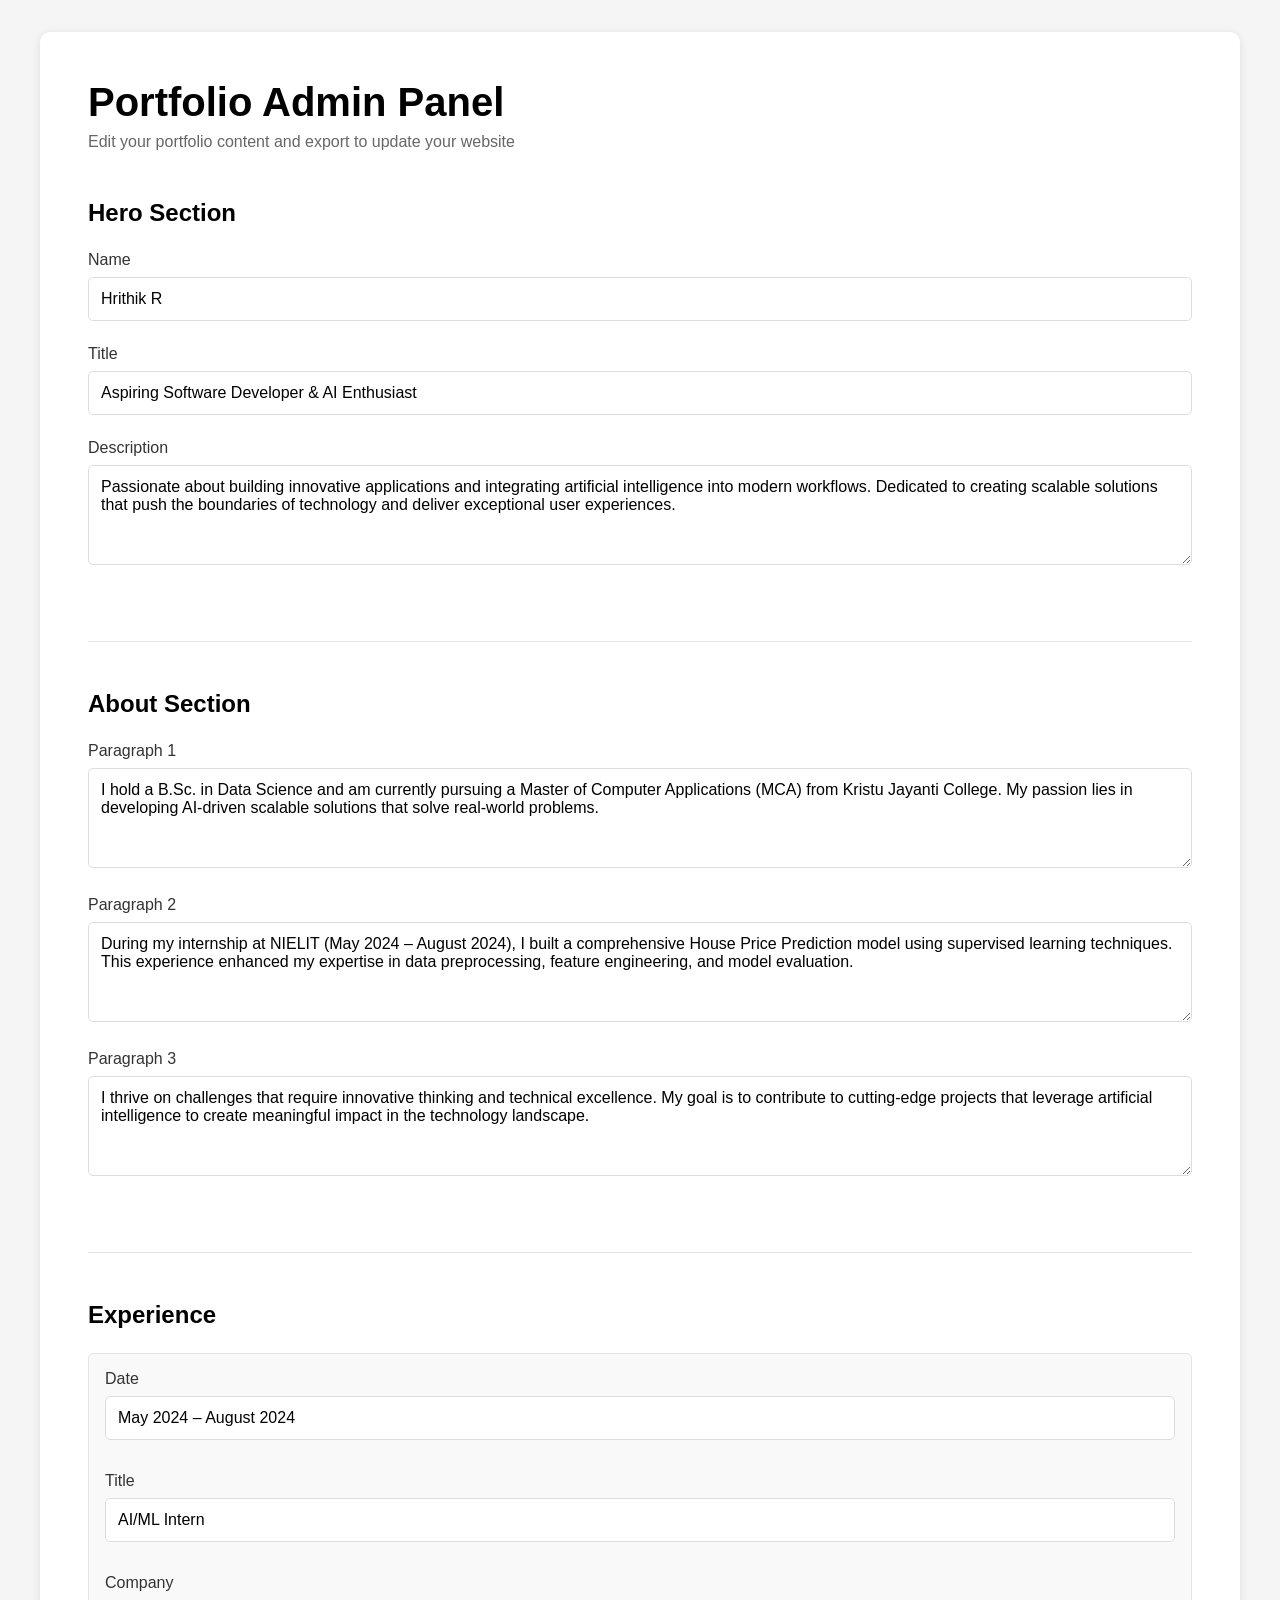
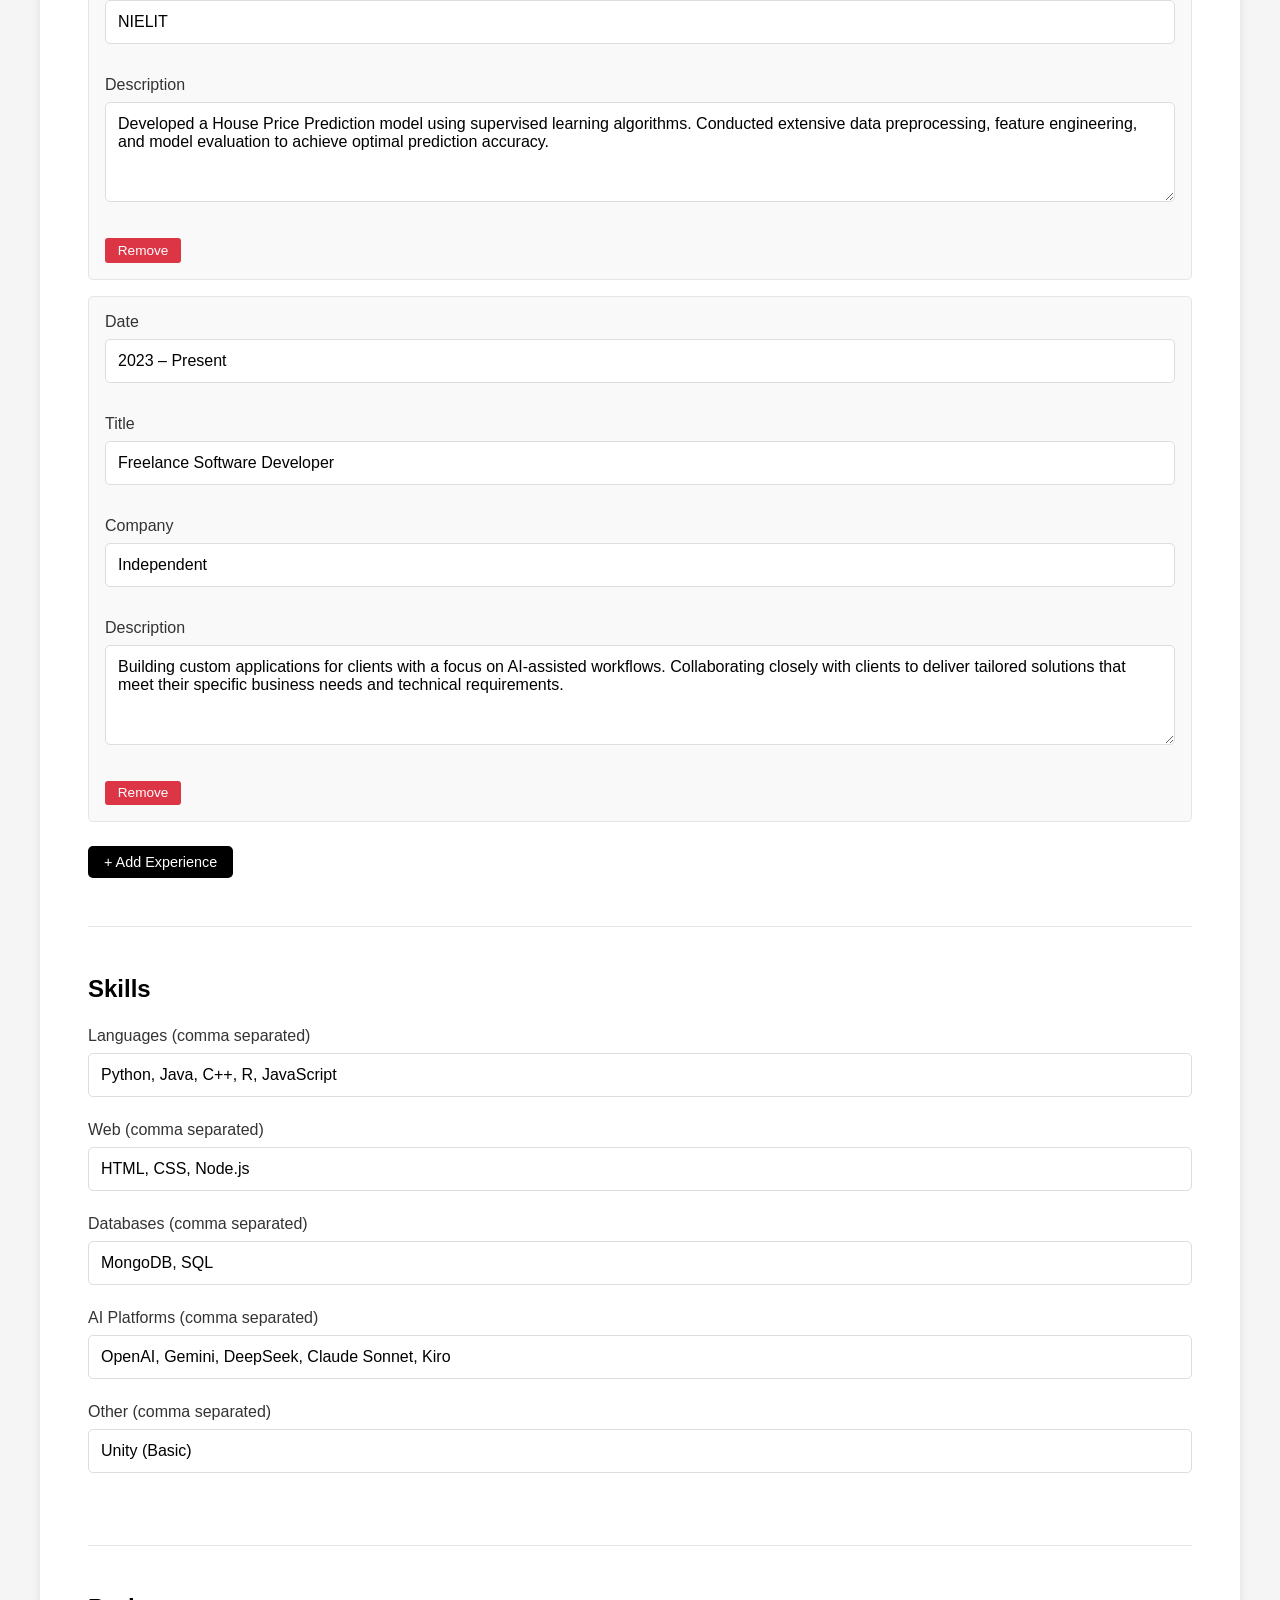
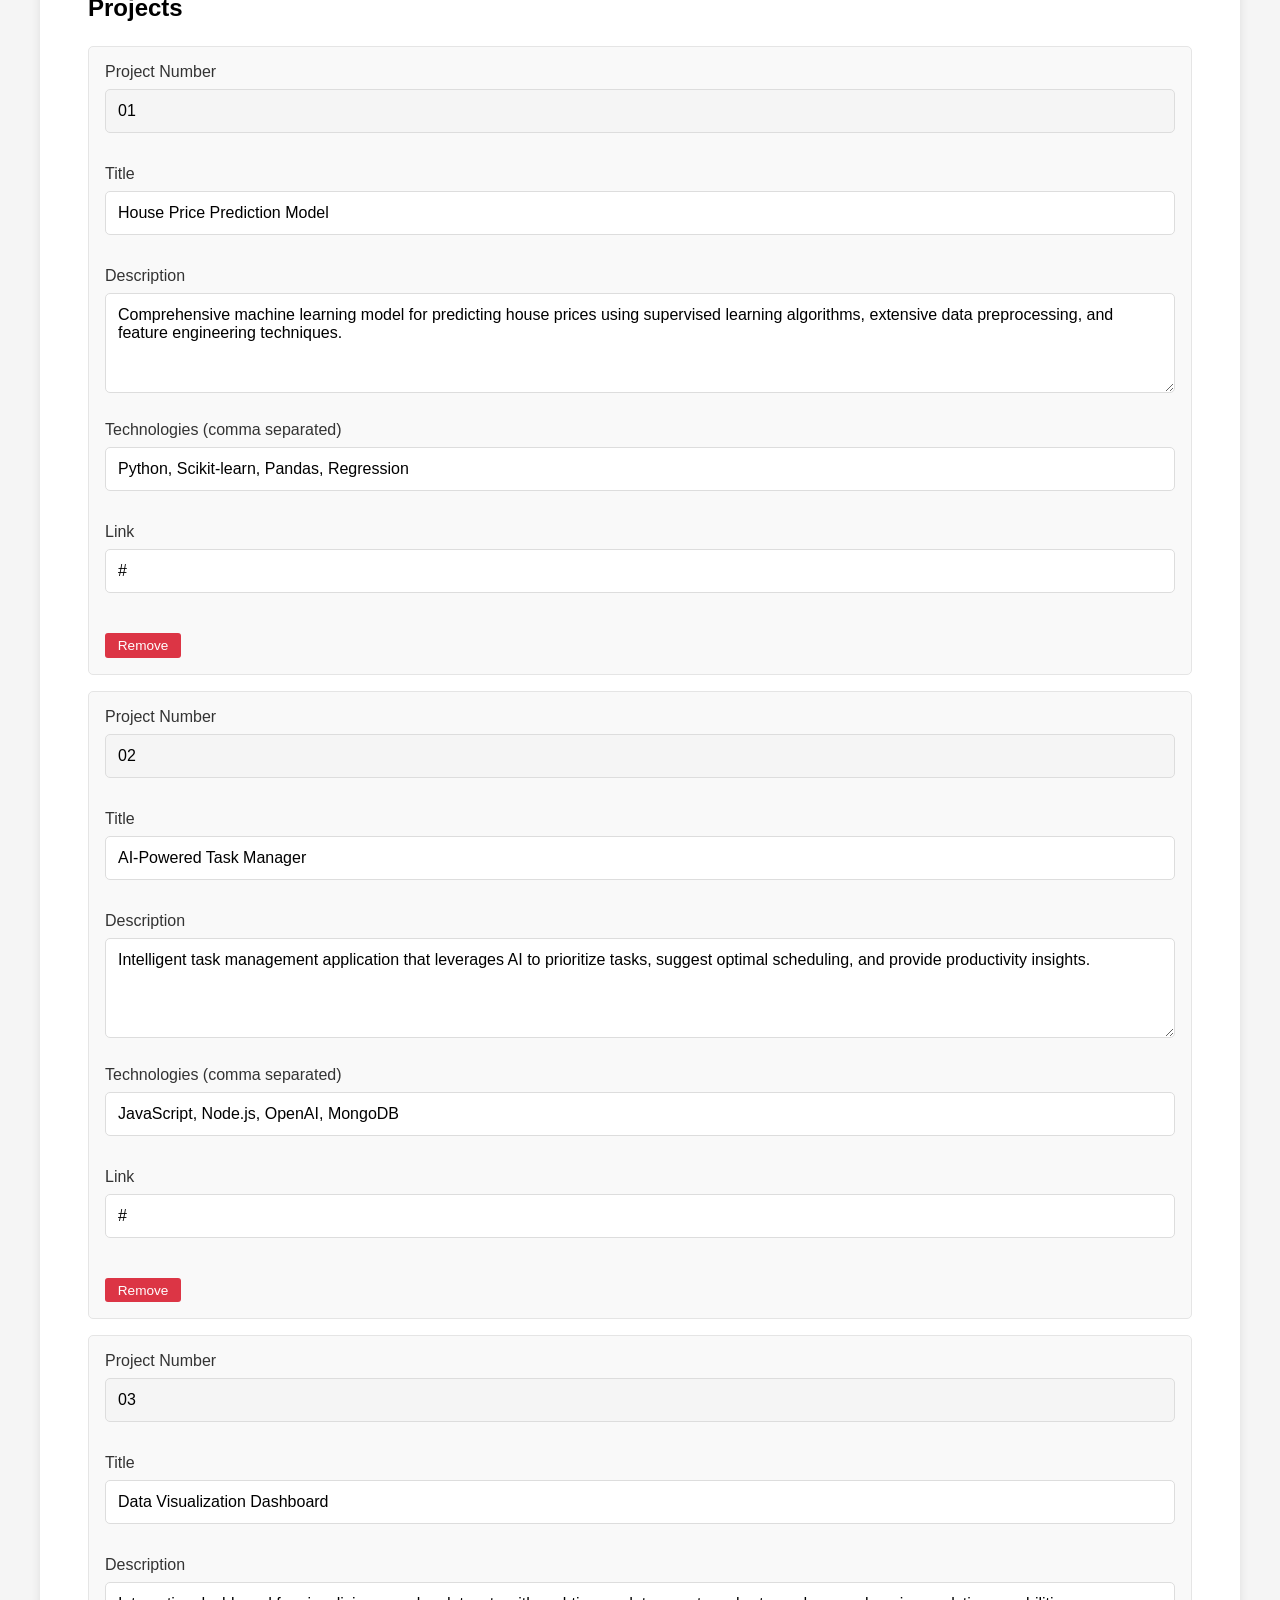
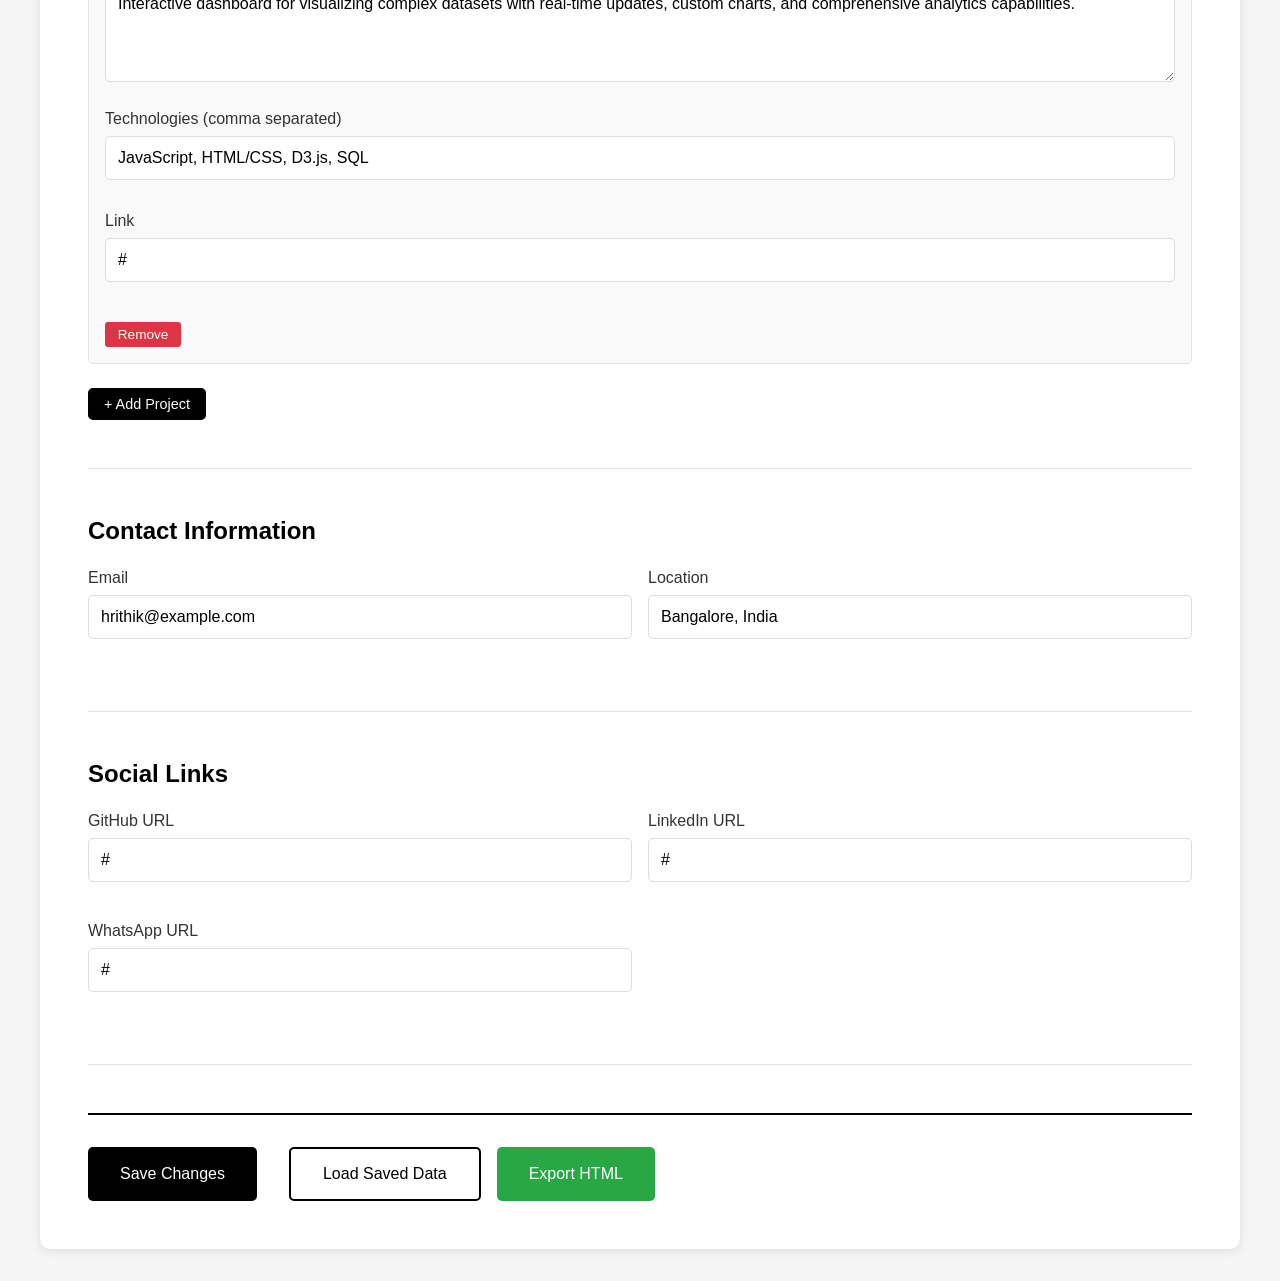
==== admin.html @ 1a7e651c "Added admin panel and updated social links to WhatsApp" ====
<!DOCTYPE html>
<html lang="en">
<head>
    <meta charset="UTF-8">
    <meta name="viewport" content="width=device-width, initial-scale=1.0">
    <title>Portfolio Admin Panel</title>
    <style>
        * {
            margin: 0;
            padding: 0;
            box-sizing: border-box;
        }

        body {
            font-family: -apple-system, BlinkMacSystemFont, 'Segoe UI', Roboto, sans-serif;
            background: #f5f5f5;
            padding: 2rem;
        }

        .container {
            max-width: 1200px;
            margin: 0 auto;
            background: white;
            padding: 3rem;
            border-radius: 10px;
            box-shadow: 0 2px 10px rgba(0,0,0,0.1);
        }

        h1 {
            font-size: 2.5rem;
            margin-bottom: 0.5rem;
        }

        .subtitle {
            color: #666;
            margin-bottom: 3rem;
        }

        .section {
            margin-bottom: 3rem;
            padding-bottom: 3rem;
            border-bottom: 1px solid #e5e5e5;
        }

        .section:last-child {
            border-bottom: none;
        }

        h2 {
            font-size: 1.5rem;
            margin-bottom: 1.5rem;
            color: #000;
        }

        .form-group {
            margin-bottom: 1.5rem;
        }

        label {
            display: block;
            font-weight: 500;
            margin-bottom: 0.5rem;
            color: #333;
        }

        input[type="text"],
        input[type="email"],
        textarea {
            width: 100%;
            padding: 0.75rem;
            border: 1px solid #ddd;
            border-radius: 5px;
            font-size: 1rem;
            font-family: inherit;
        }

        textarea {
            min-height: 100px;
            resize: vertical;
        }

        .btn {
            padding: 1rem 2rem;
            font-size: 1rem;
            font-weight: 500;
            border: none;
            border-radius: 5px;
            cursor: pointer;
            transition: all 0.3s ease;
        }

        .btn-primary {
            background: #000;
            color: #fff;
            margin-right: 1rem;
        }

        .btn-primary:hover {
            background: #333;
        }

        .btn-secondary {
            background: #fff;
            color: #000;
            border: 2px solid #000;
        }

        .btn-secondary:hover {
            background: #f5f5f5;
        }

        .btn-success {
            background: #28a745;
            color: #fff;
        }

        .btn-success:hover {
            background: #218838;
        }

        .actions {
            display: flex;
            gap: 1rem;
            margin-top: 3rem;
            padding-top: 2rem;
            border-top: 2px solid #000;
        }

        .list-item {
            background: #f9f9f9;
            padding: 1rem;
            margin-bottom: 1rem;
            border-radius: 5px;
            border: 1px solid #e5e5e5;
        }

        .list-item input {
            margin-bottom: 0.5rem;
        }

        .add-btn {
            background: #000;
            color: #fff;
            padding: 0.5rem 1rem;
            border: none;
            border-radius: 5px;
            cursor: pointer;
            font-size: 0.9rem;
            margin-top: 0.5rem;
        }

        .add-btn:hover {
            background: #333;
        }

        .remove-btn {
            background: #dc3545;
            color: #fff;
            padding: 0.3rem 0.8rem;
            border: none;
            border-radius: 3px;
            cursor: pointer;
            font-size: 0.85rem;
            margin-top: 0.5rem;
        }

        .remove-btn:hover {
            background: #c82333;
        }

        .success-message {
            background: #d4edda;
            color: #155724;
            padding: 1rem;
            border-radius: 5px;
            margin-bottom: 2rem;
            display: none;
        }

        .grid-2 {
            display: grid;
            grid-template-columns: 1fr 1fr;
            gap: 1rem;
        }

        @media (max-width: 768px) {
            .grid-2 {
                grid-template-columns: 1fr;
            }
        }
    </style>
</head>
<body>
    <div class="container">
        <h1>Portfolio Admin Panel</h1>
        <p class="subtitle">Edit your portfolio content and export to update your website</p>

        <div class="success-message" id="successMessage">
            Changes saved successfully!
        </div>

        <div class="section">
            <h2>Hero Section</h2>
            <div class="form-group">
                <label>Name</label>
                <input type="text" id="name" placeholder="Hrithik R">
            </div>
            <div class="form-group">
                <label>Title</label>
                <input type="text" id="title" placeholder="Aspiring Software Developer & AI Enthusiast">
            </div>
            <div class="form-group">
                <label>Description</label>
                <textarea id="description" placeholder="Your intro paragraph..."></textarea>
            </div>
        </div>

        <div class="section">
            <h2>About Section</h2>
            <div class="form-group">
                <label>Paragraph 1</label>
                <textarea id="about1"></textarea>
            </div>
            <div class="form-group">
                <label>Paragraph 2</label>
                <textarea id="about2"></textarea>
            </div>
            <div class="form-group">
                <label>Paragraph 3</label>
                <textarea id="about3"></textarea>
            </div>
        </div>

        <div class="section">
            <h2>Experience</h2>
            <div id="experienceList"></div>
            <button class="add-btn" onclick="addExperience()">+ Add Experience</button>
        </div>

        <div class="section">
            <h2>Skills</h2>
            <div class="form-group">
                <label>Languages (comma separated)</label>
                <input type="text" id="skillsLanguages" placeholder="Python, Java, C++">
            </div>
            <div class="form-group">
                <label>Web (comma separated)</label>
                <input type="text" id="skillsWeb" placeholder="HTML, CSS, Node.js">
            </div>
            <div class="form-group">
                <label>Databases (comma separated)</label>
                <input type="text" id="skillsDatabases" placeholder="MongoDB, SQL">
            </div>
            <div class="form-group">
                <label>AI Platforms (comma separated)</label>
                <input type="text" id="skillsAI" placeholder="OpenAI, Gemini">
            </div>
            <div class="form-group">
                <label>Other (comma separated)</label>
                <input type="text" id="skillsOther" placeholder="Unity (Basic)">
            </div>
        </div>

        <div class="section">
            <h2>Projects</h2>
            <div id="projectsList"></div>
            <button class="add-btn" onclick="addProject()">+ Add Project</button>
        </div>

        <div class="section">
            <h2>Contact Information</h2>
            <div class="grid-2">
                <div class="form-group">
                    <label>Email</label>
                    <input type="email" id="email" placeholder="your@email.com">
                </div>
                <div class="form-group">
                    <label>Location</label>
                    <input type="text" id="location" placeholder="Bangalore, India">
                </div>
            </div>
        </div>

        <div class="section">
            <h2>Social Links</h2>
            <div class="grid-2">
                <div class="form-group">
                    <label>GitHub URL</label>
                    <input type="text" id="github" placeholder="https://github.com/username">
                </div>
                <div class="form-group">
                    <label>LinkedIn URL</label>
                    <input type="text" id="linkedin" placeholder="https://linkedin.com/in/username">
                </div>
                <div class="form-group">
                    <label>WhatsApp URL</label>
                    <input type="text" id="whatsapp" placeholder="https://wa.me/...">
                </div>
            </div>
        </div>

        <div class="actions">
            <button class="btn btn-primary" onclick="saveData()">Save Changes</button>
            <button class="btn btn-secondary" onclick="loadData()">Load Saved Data</button>
            <button class="btn btn-success" onclick="exportHTML()">Export HTML</button>
        </div>
    </div>

    <script src="admin.js"></script>
</body>
</html>
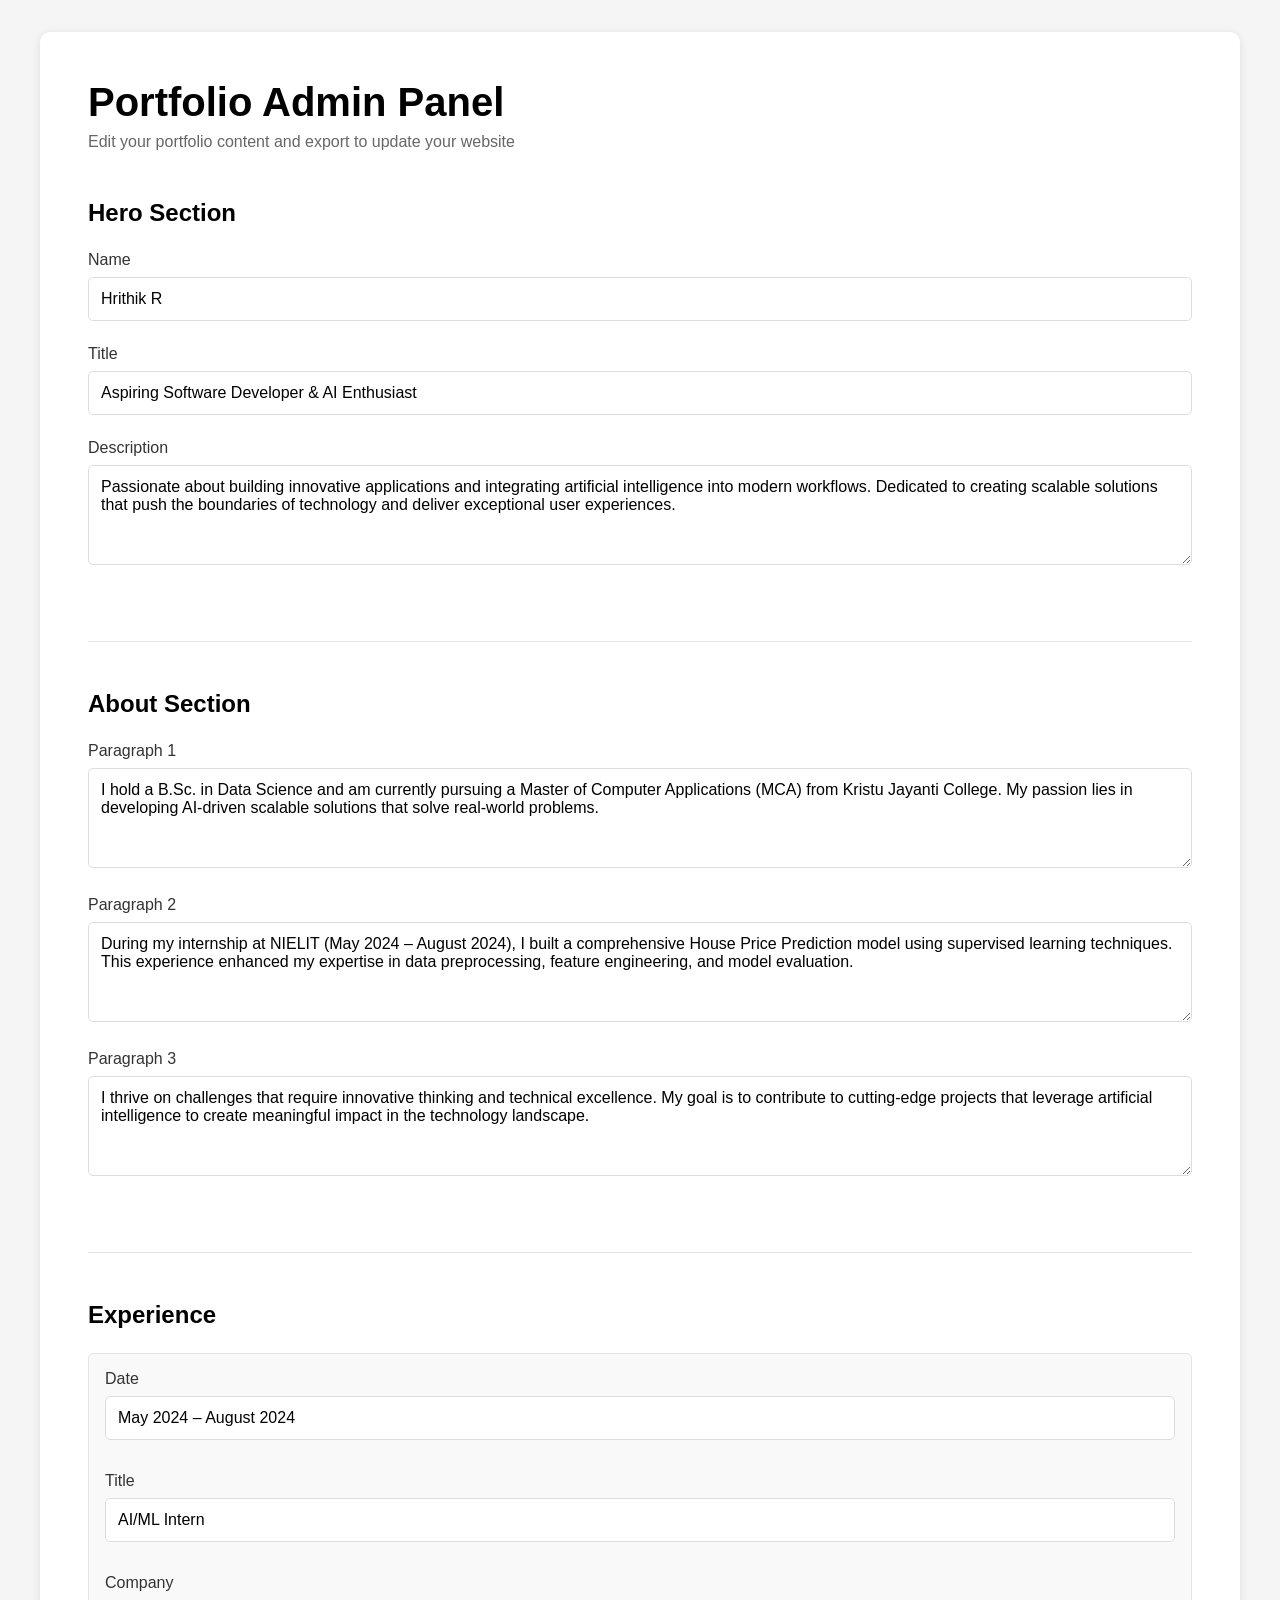
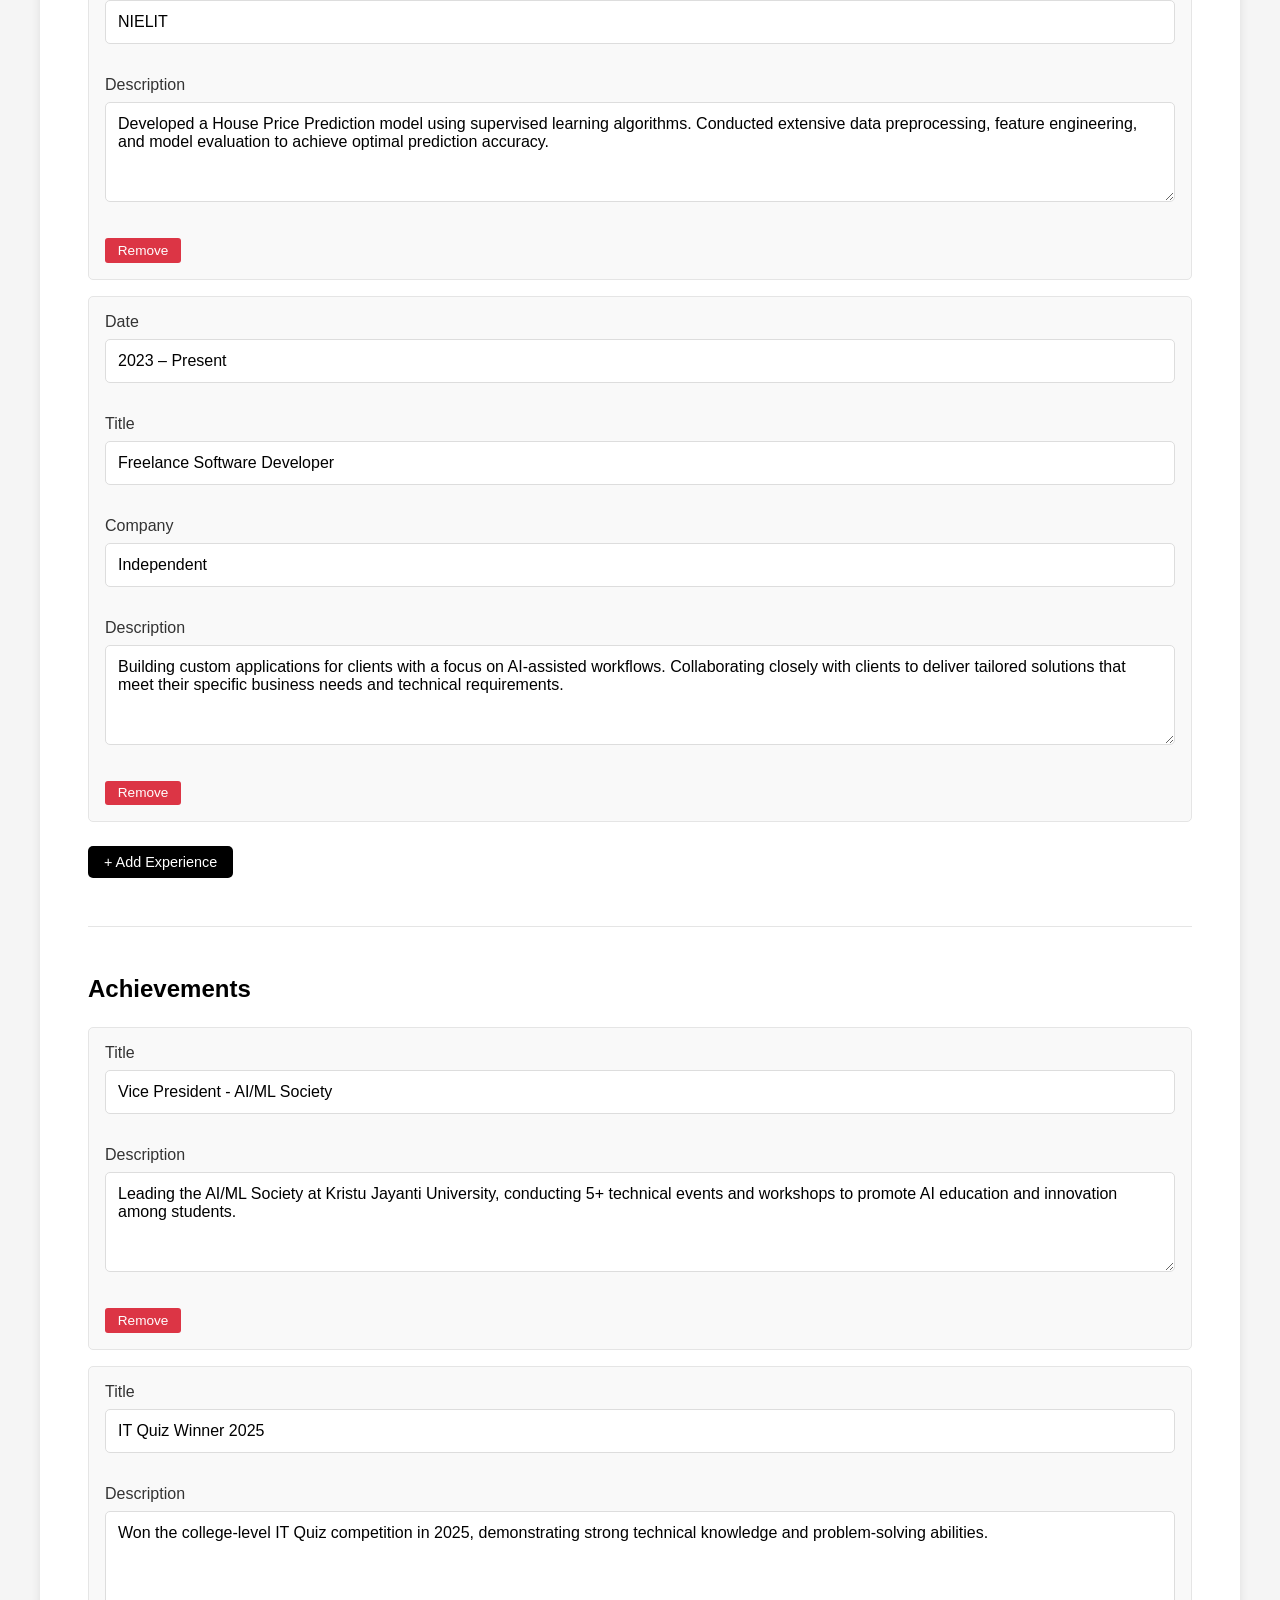
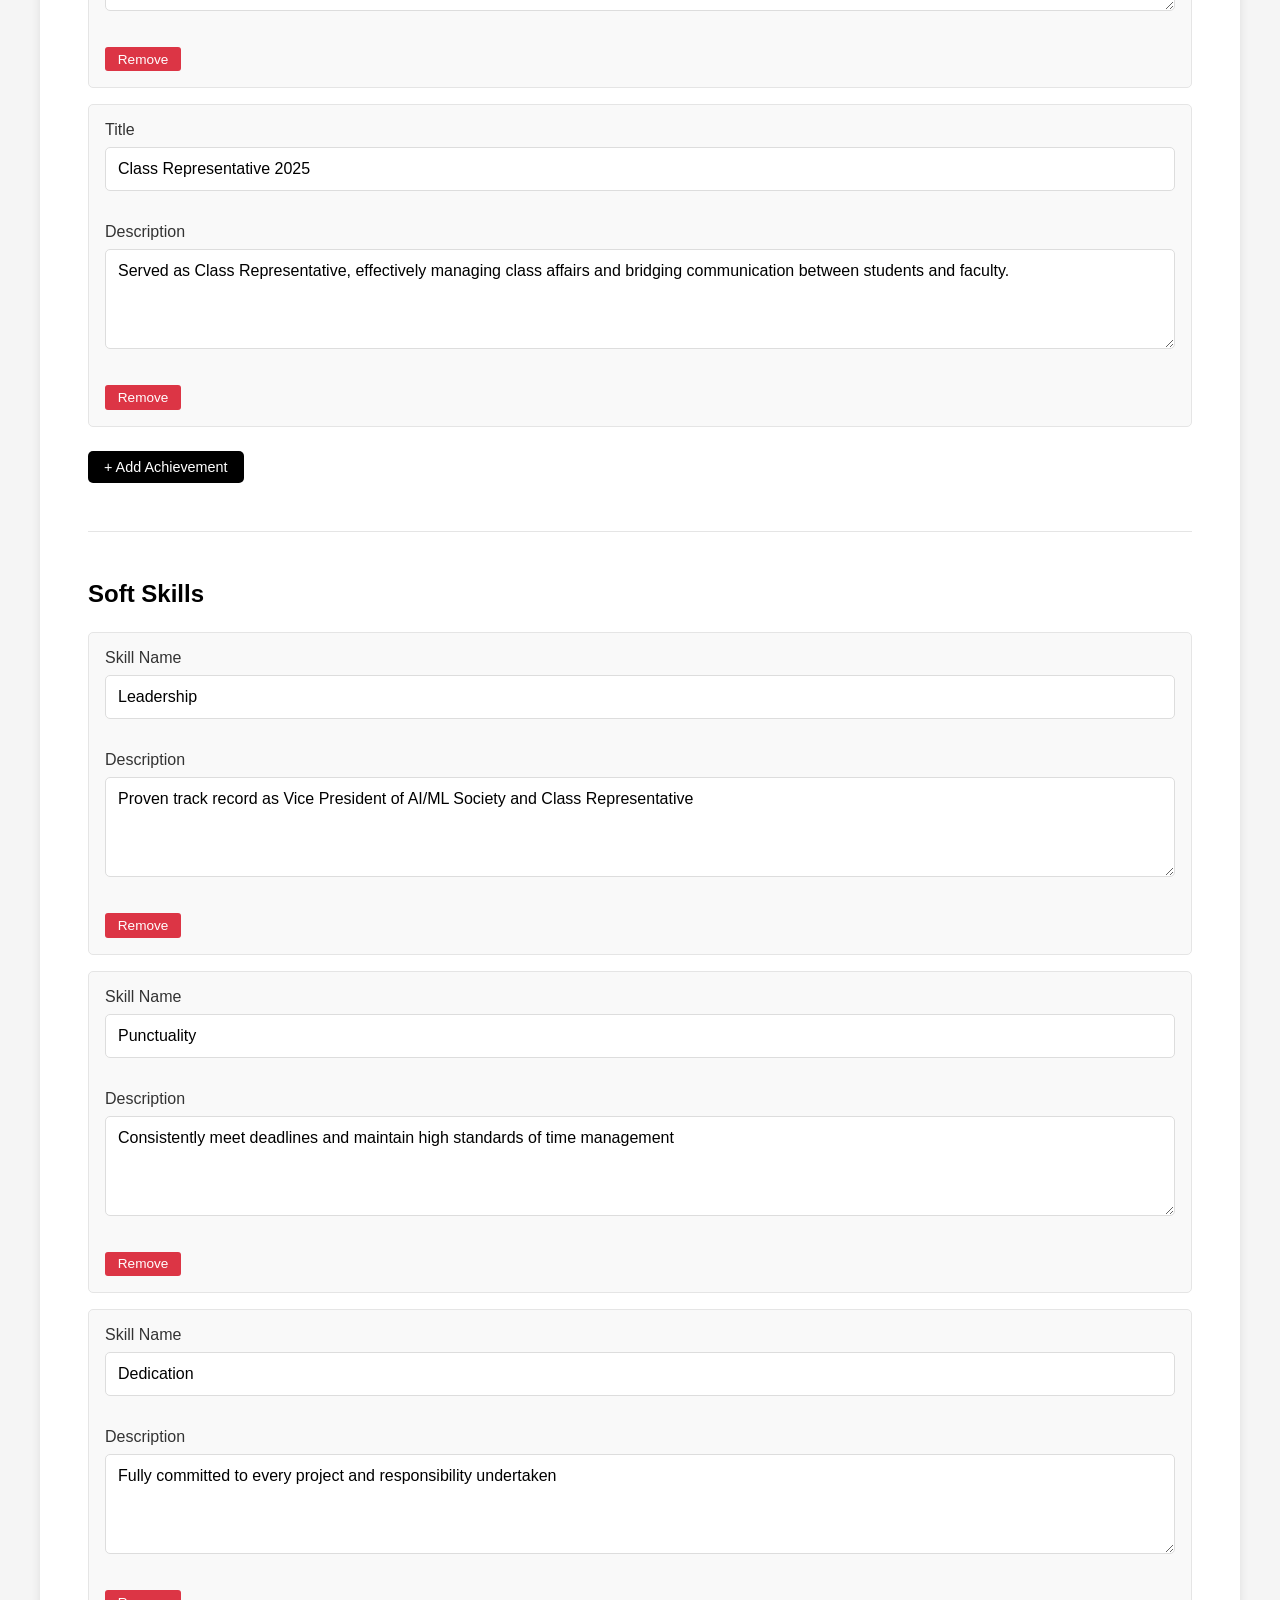
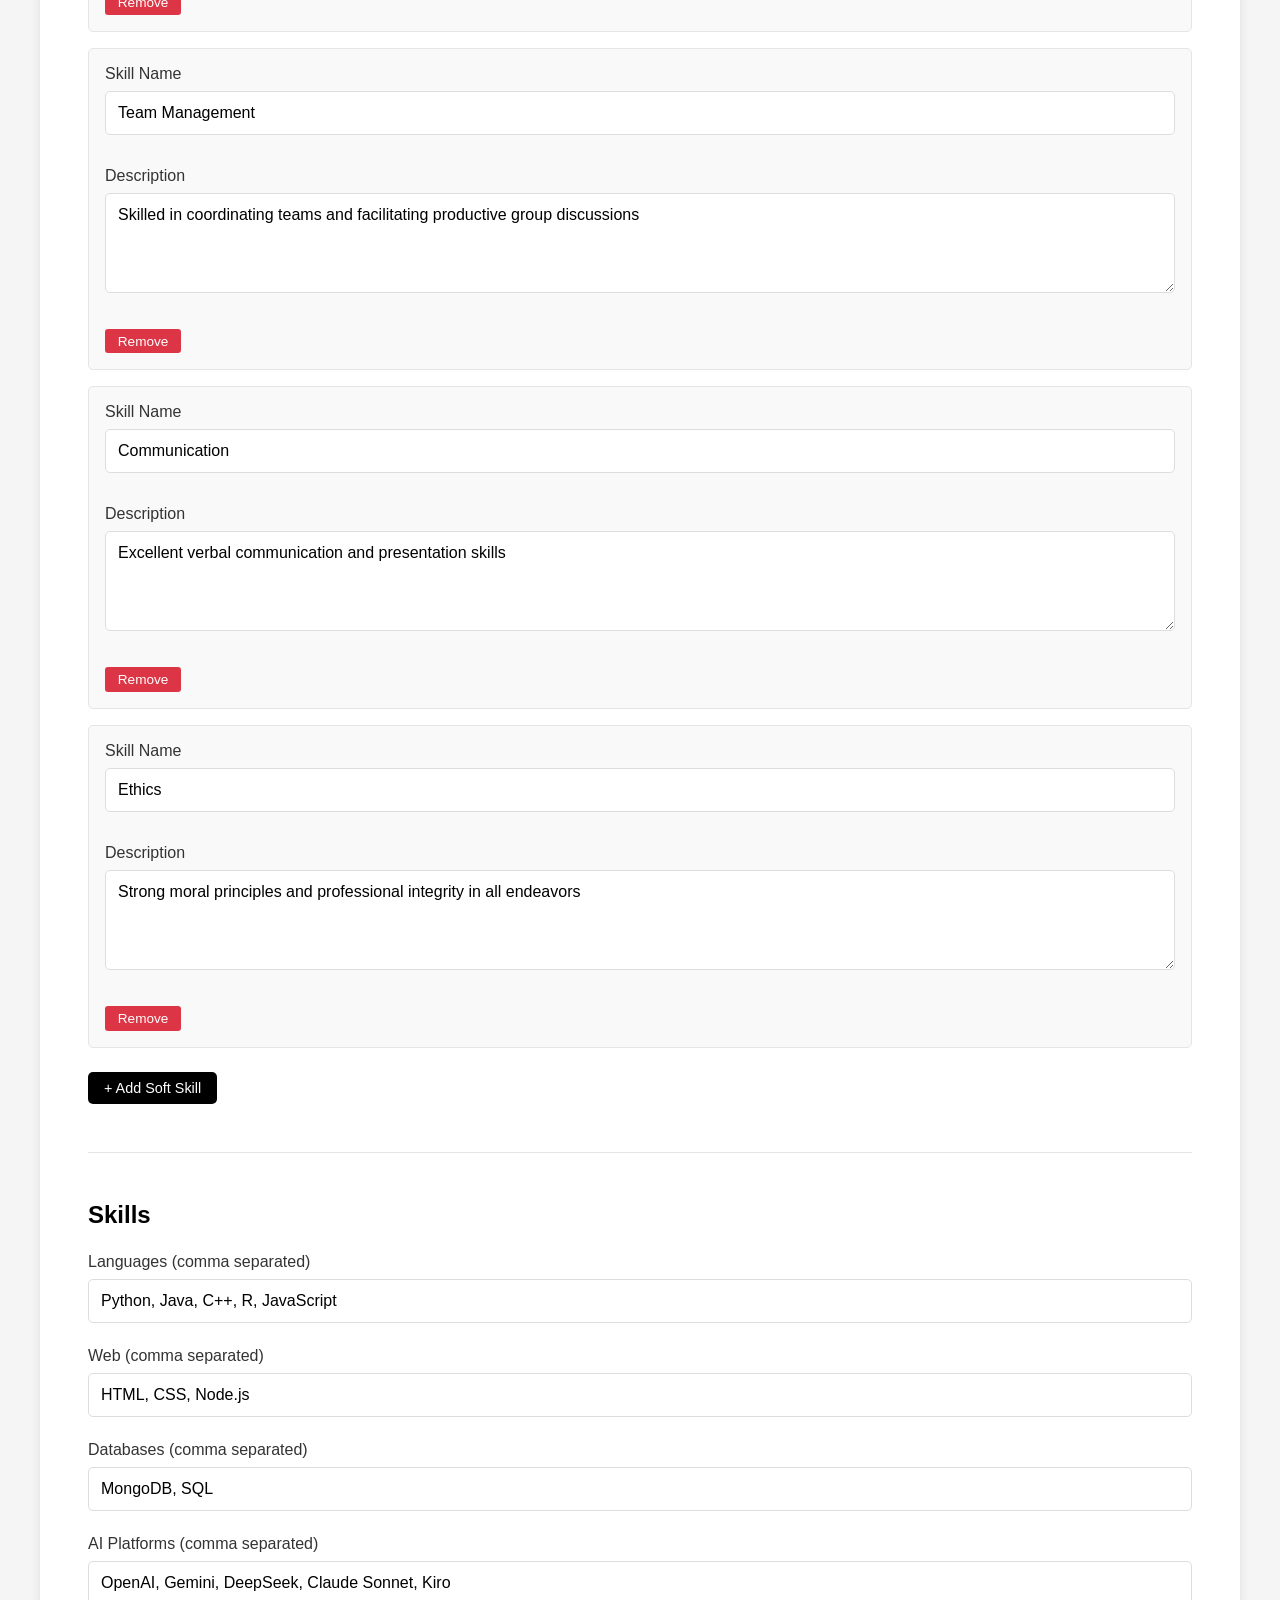
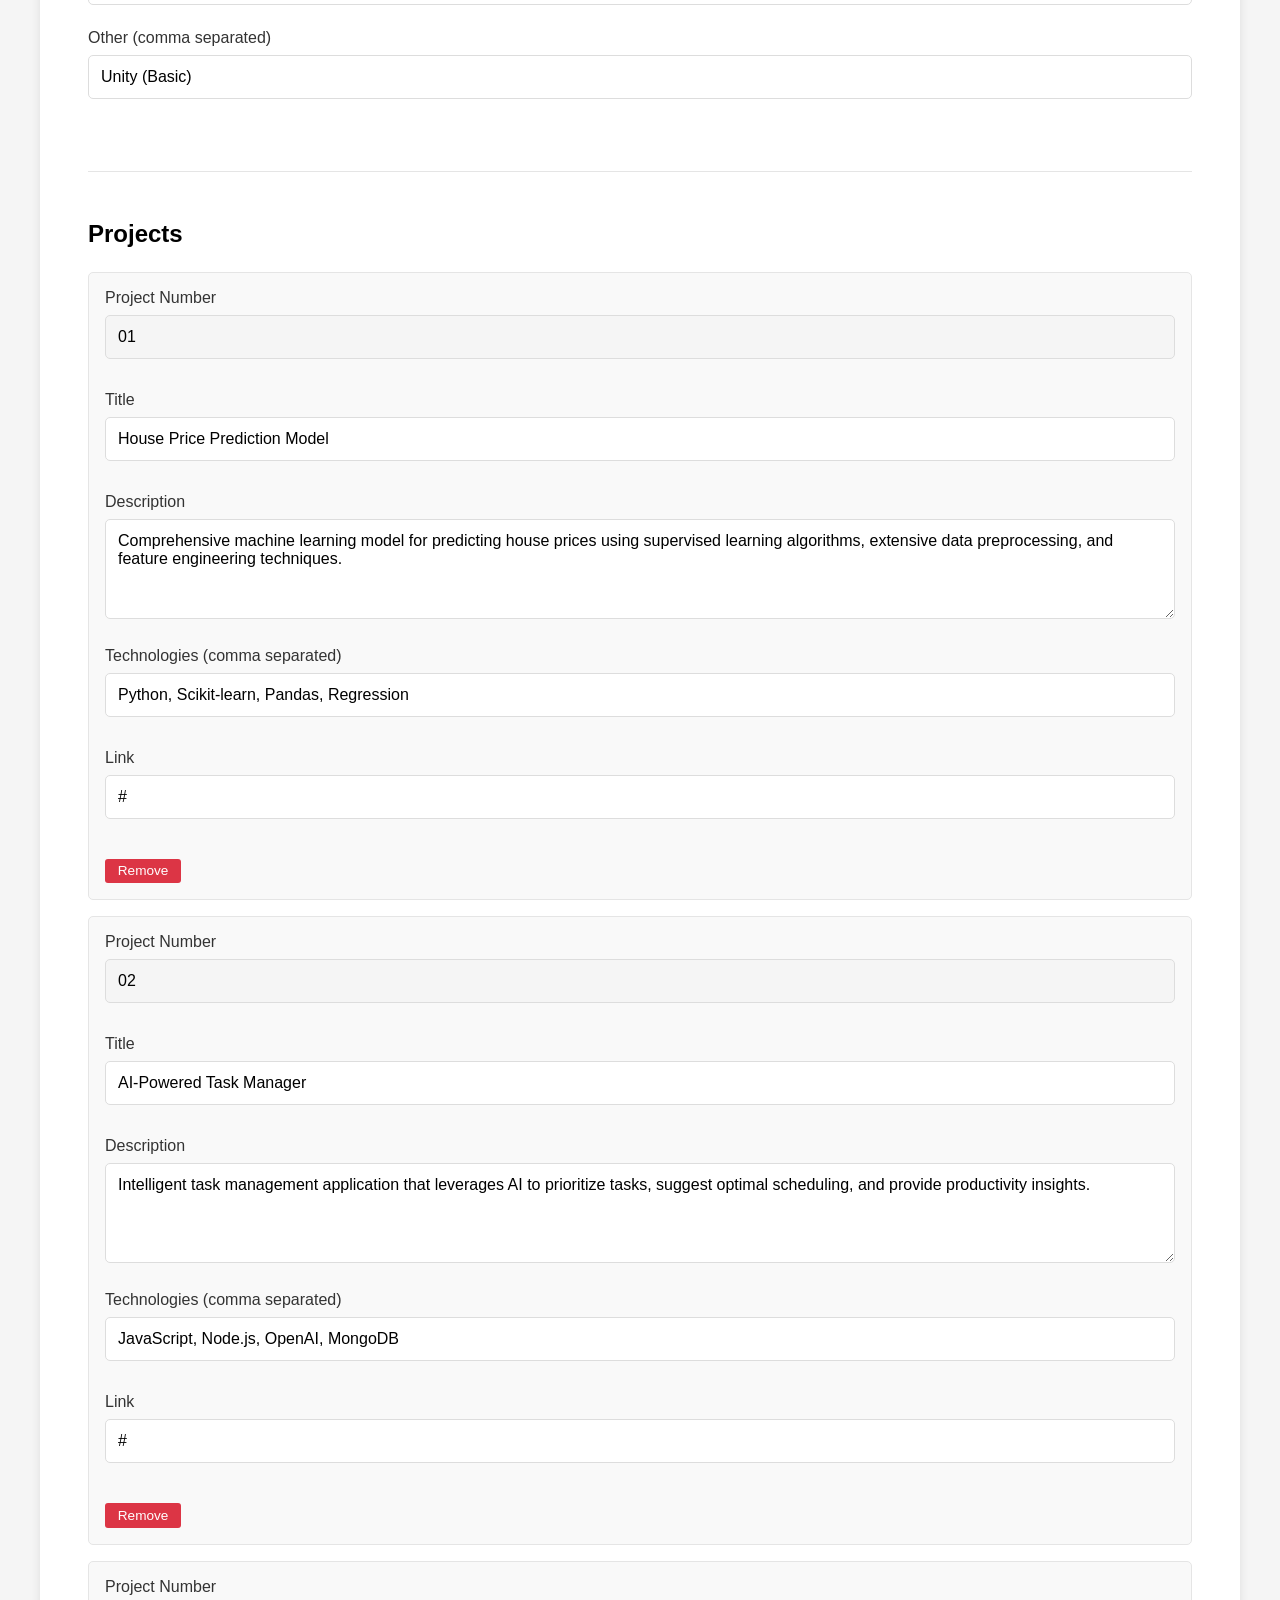
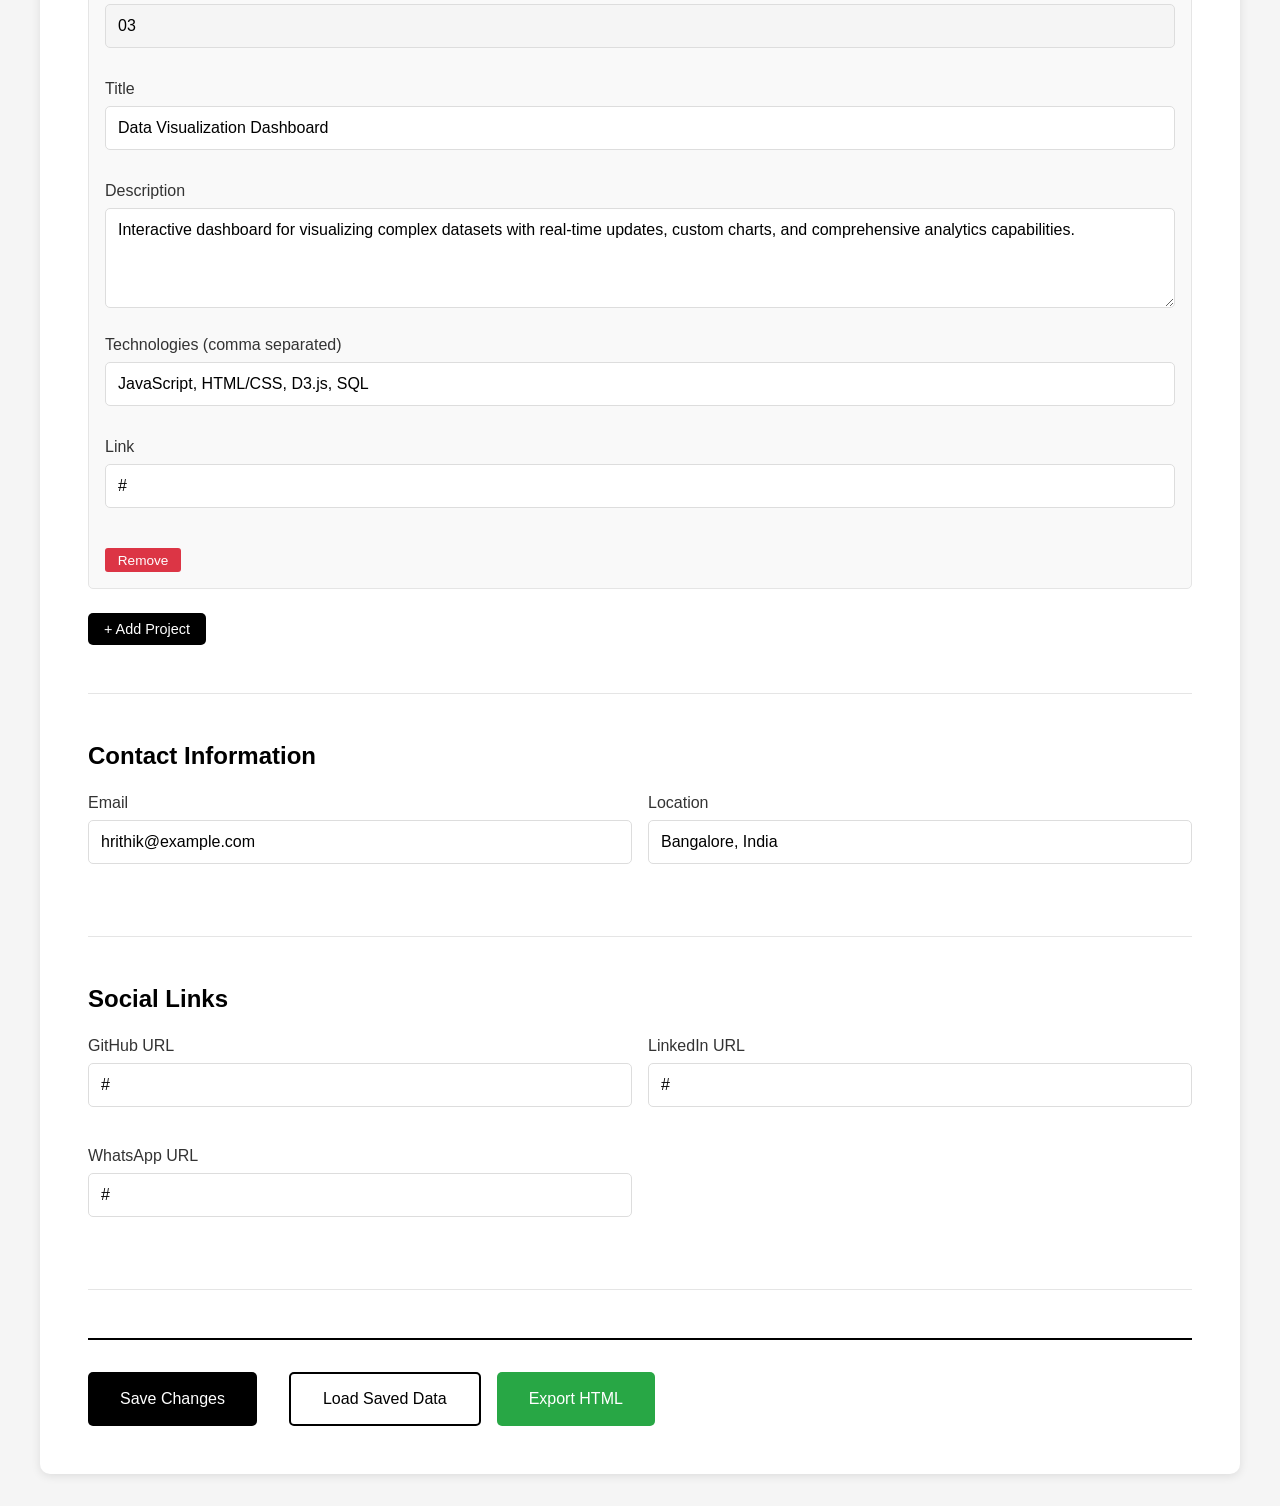
==== commit 439afc98: "Fixed cursor visibility and made it more unique" ====
--- a/admin.html
+++ b/admin.html
@@ -238,6 +238,18 @@
         </div>
 
         <div class="section">
+            <h2>Achievements</h2>
+            <div id="achievementsList"></div>
+            <button class="add-btn" onclick="addAchievement()">+ Add Achievement</button>
+        </div>
+
+        <div class="section">
+            <h2>Soft Skills</h2>
+            <div id="softSkillsList"></div>
+            <button class="add-btn" onclick="addSoftSkill()">+ Add Soft Skill</button>
+        </div>
+
+        <div class="section">
             <h2>Skills</h2>
             <div class="form-group">
                 <label>Languages (comma separated)</label>
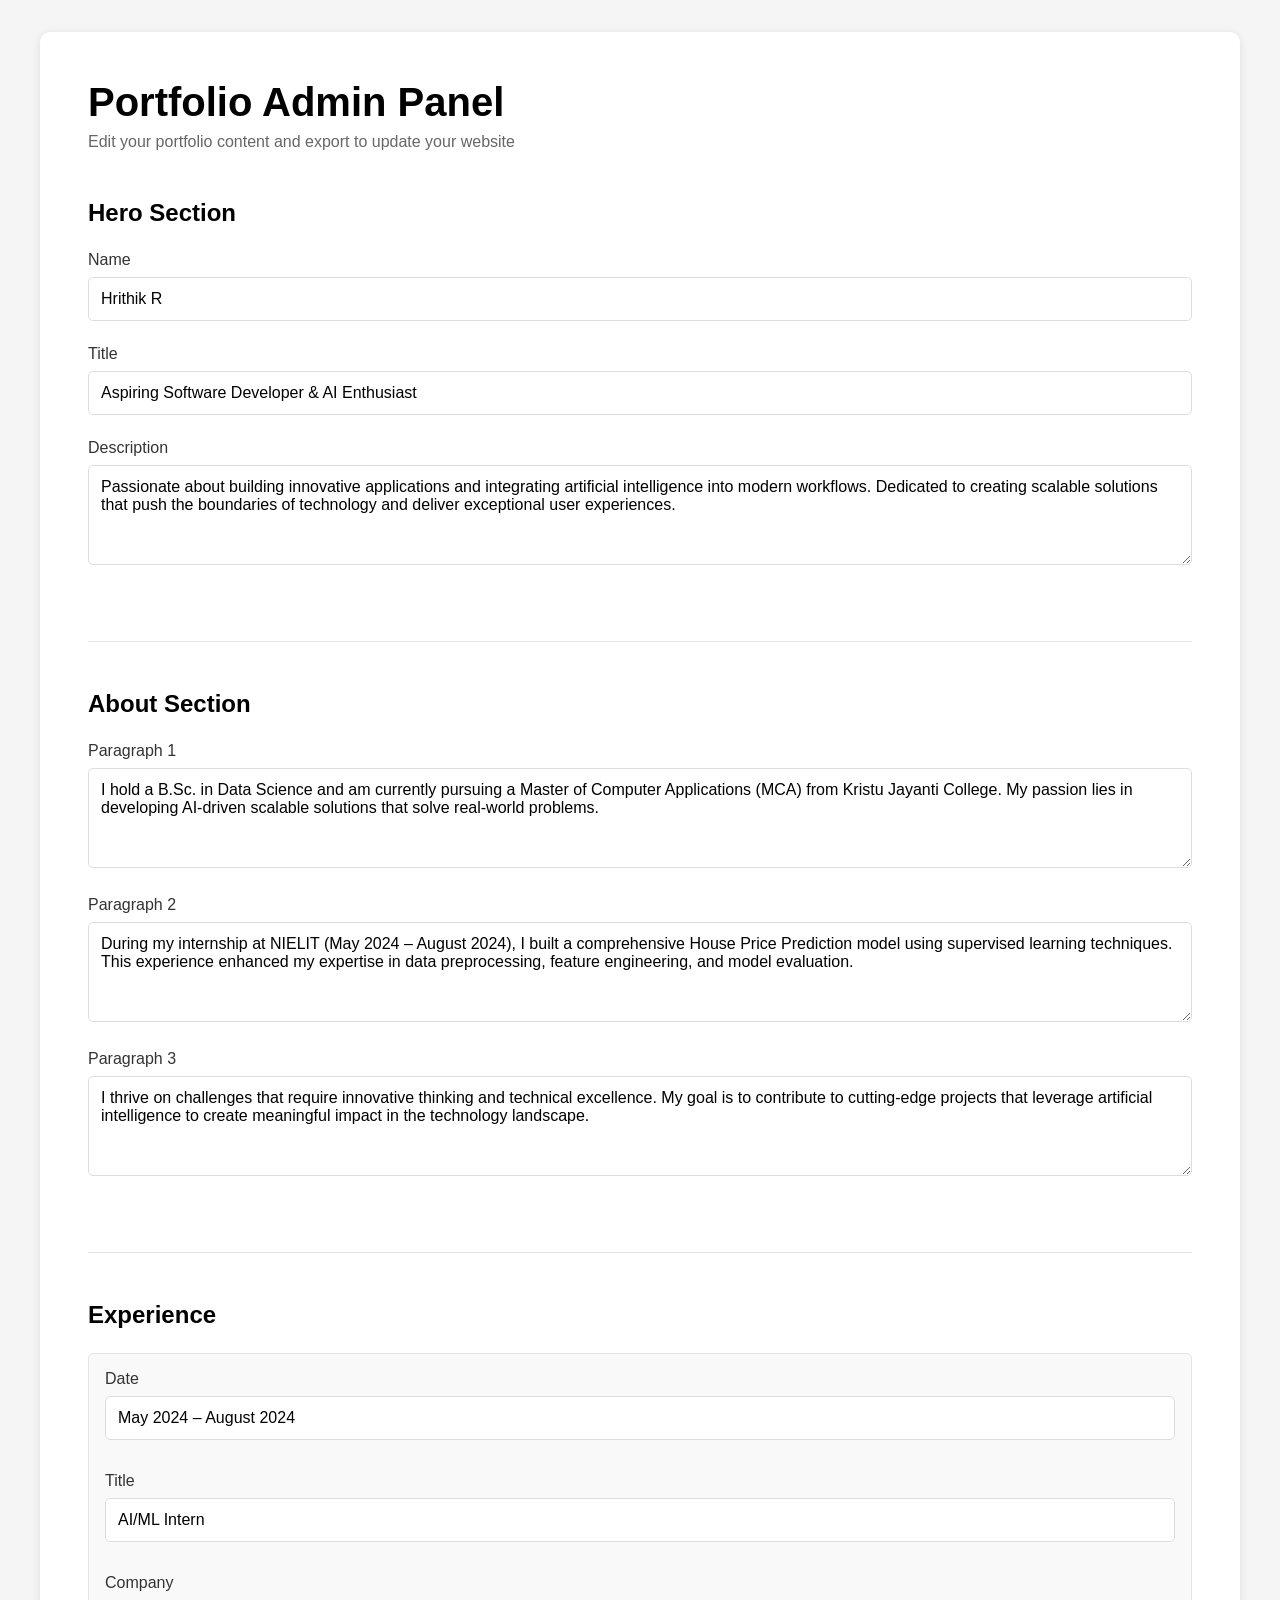
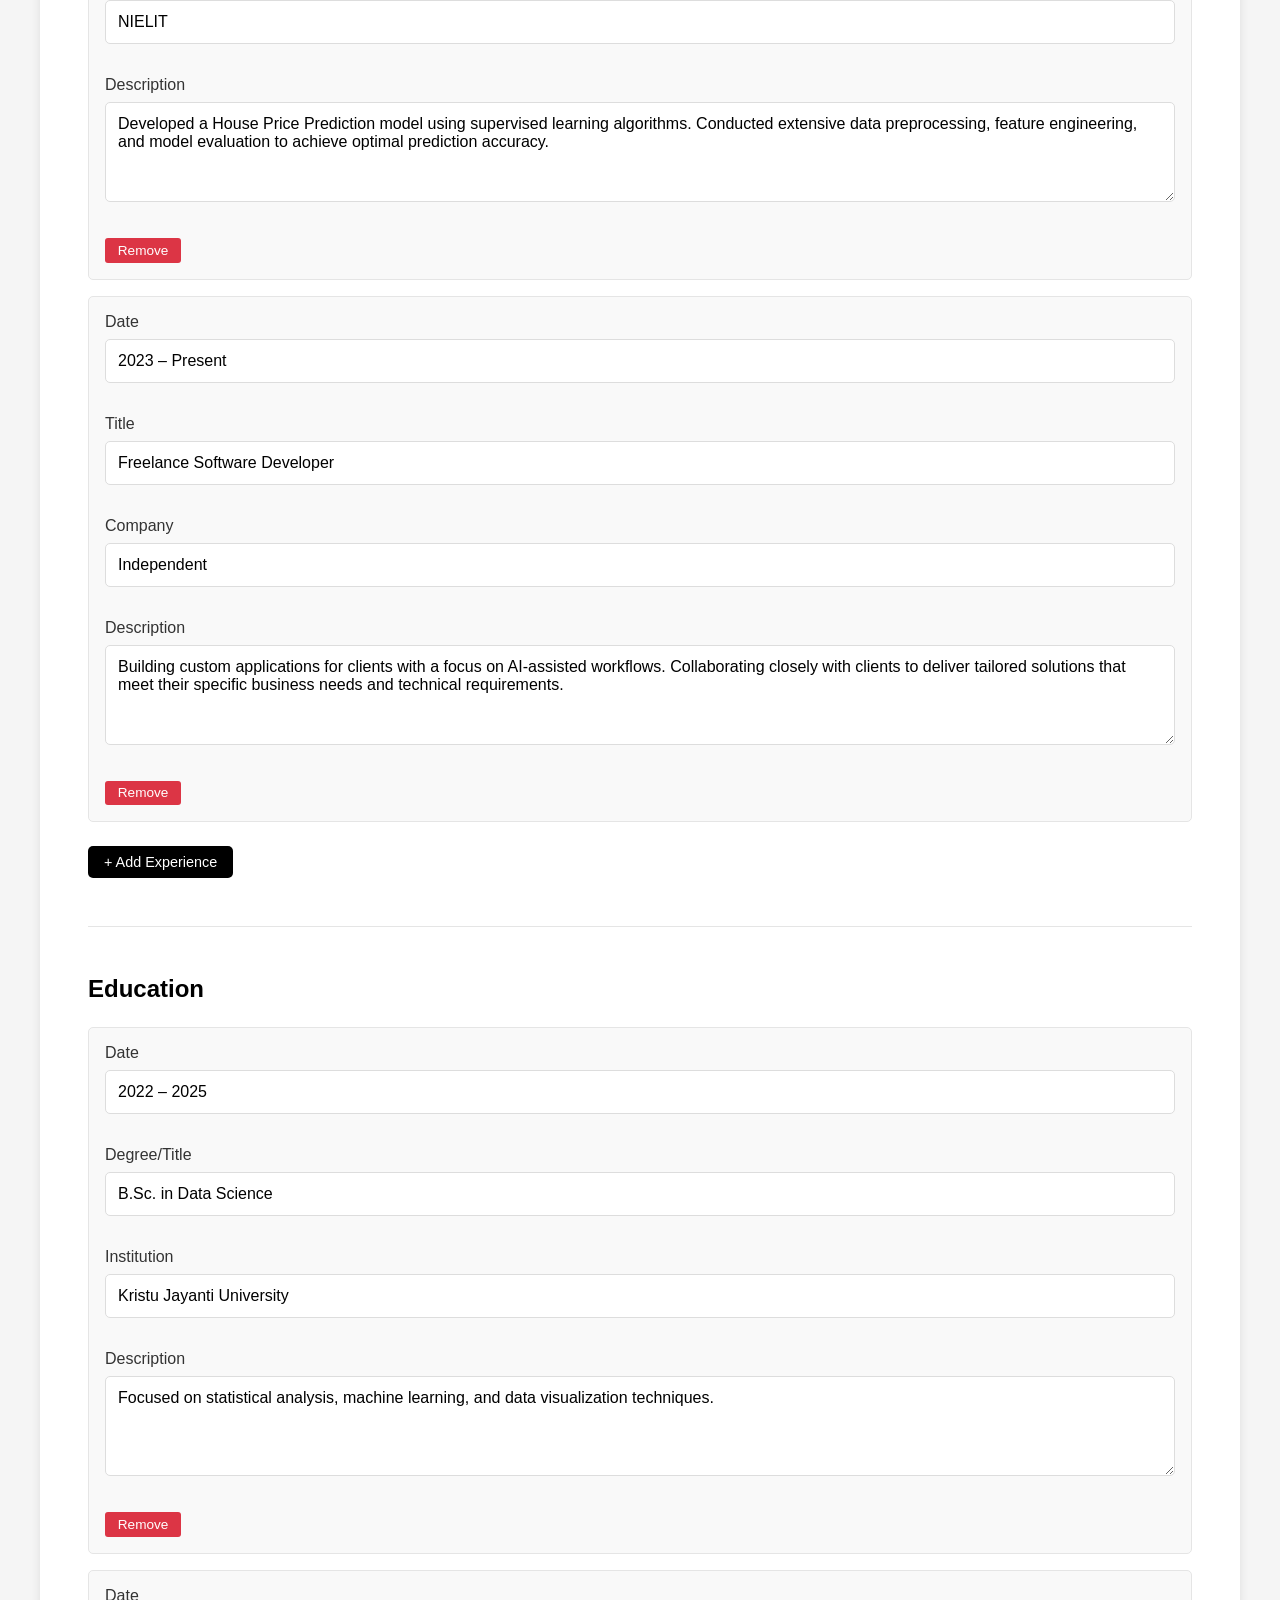
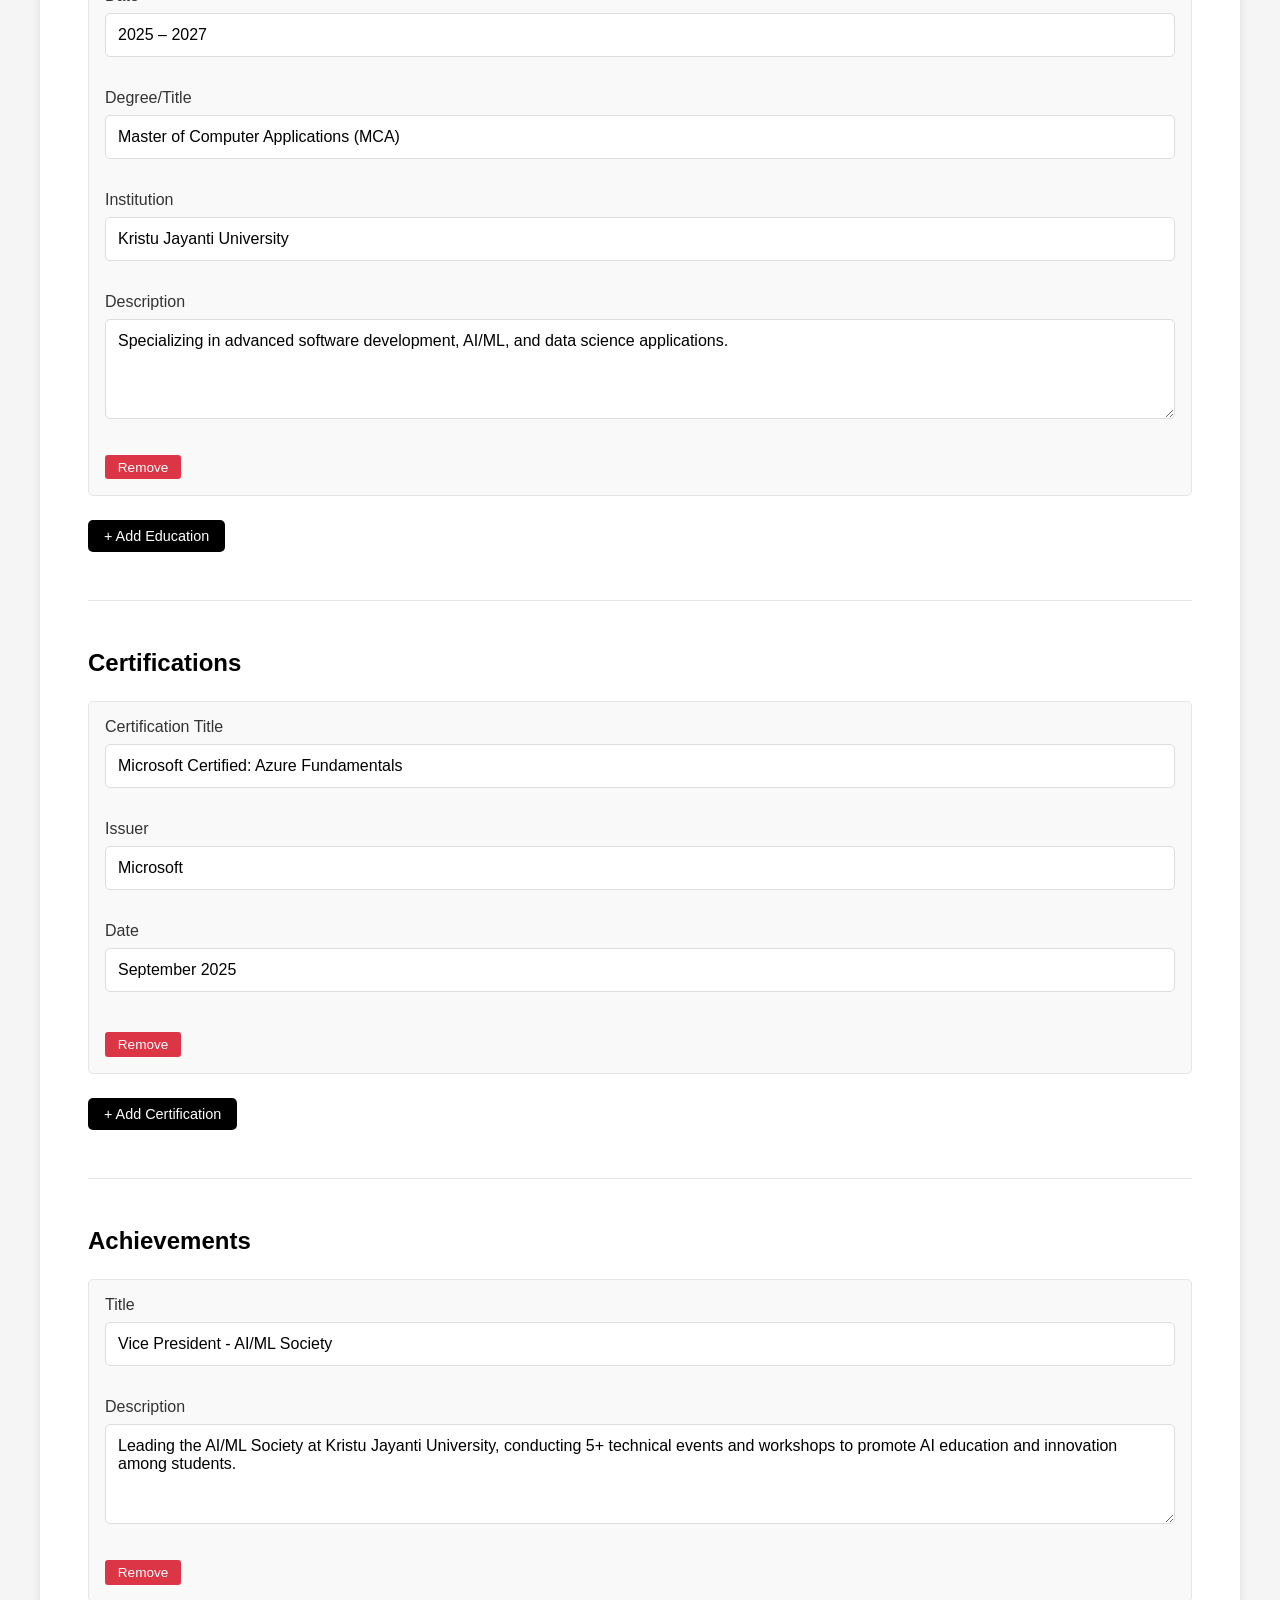
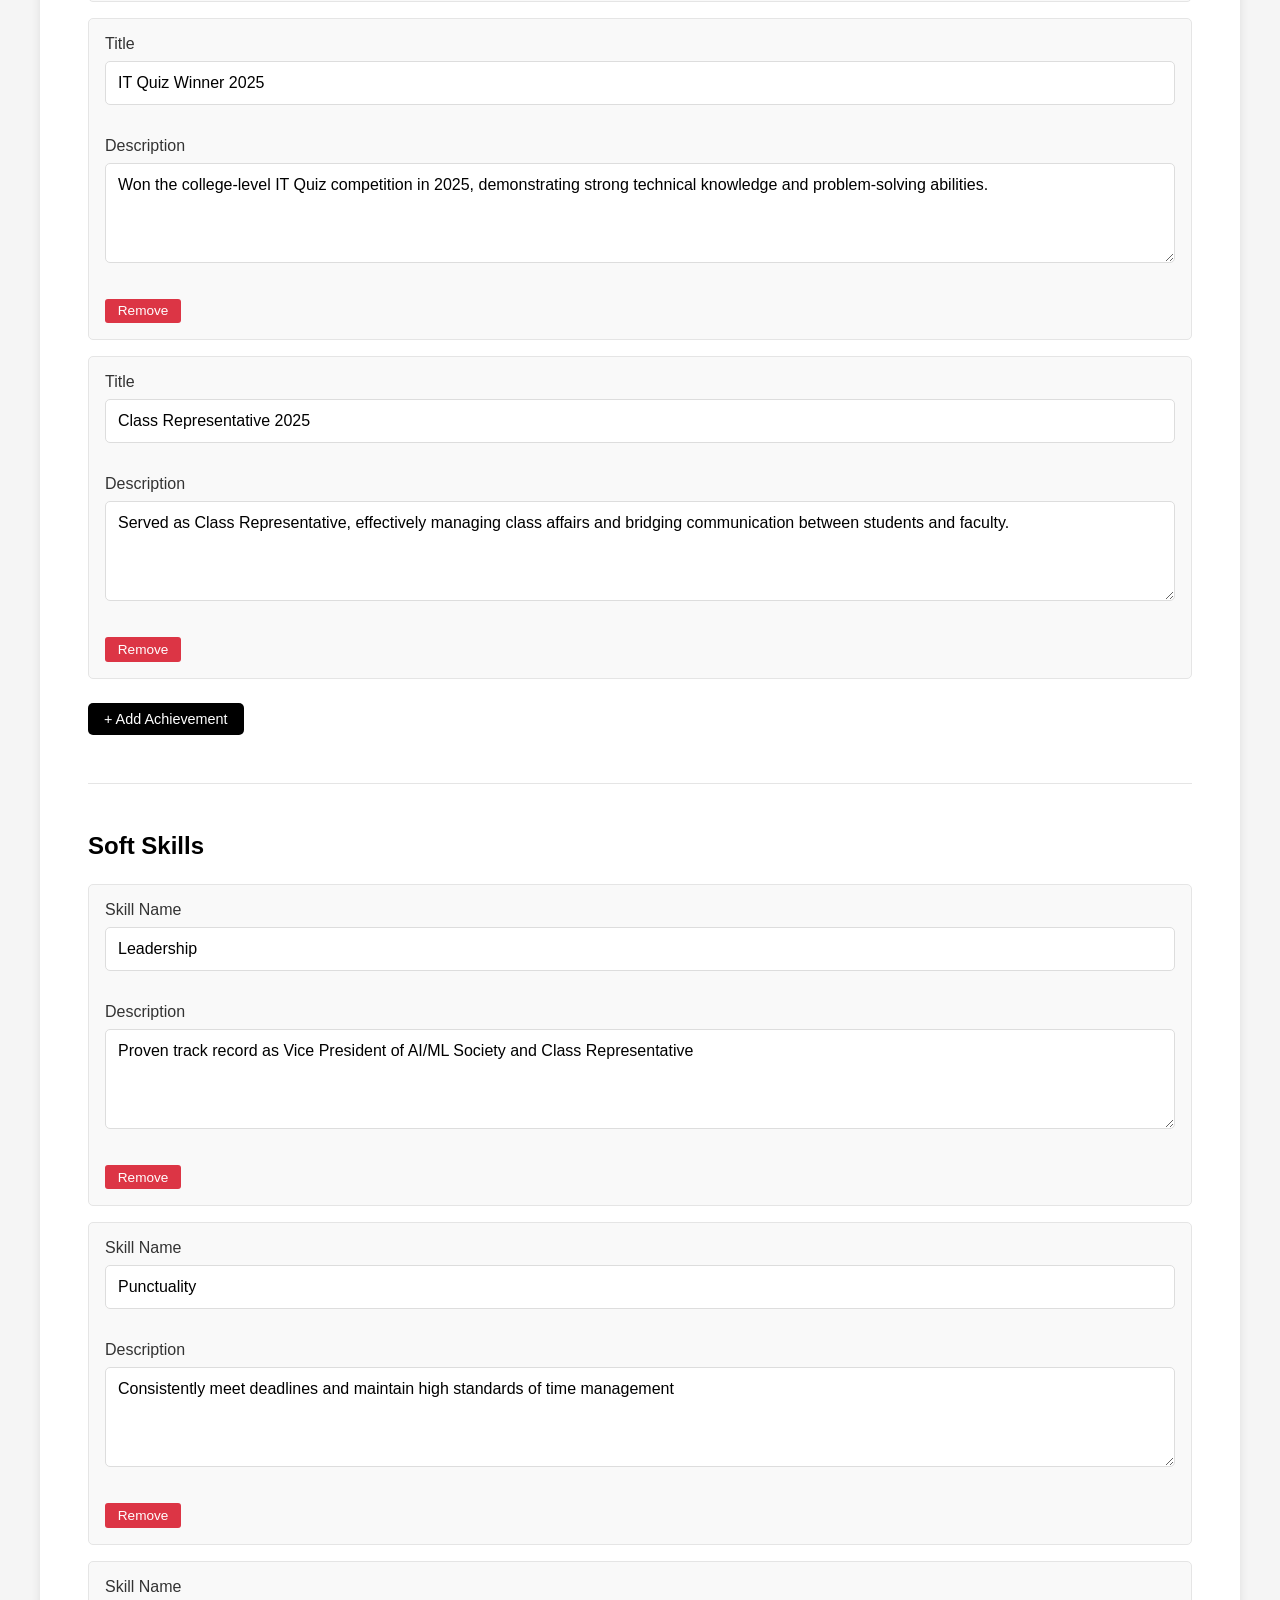
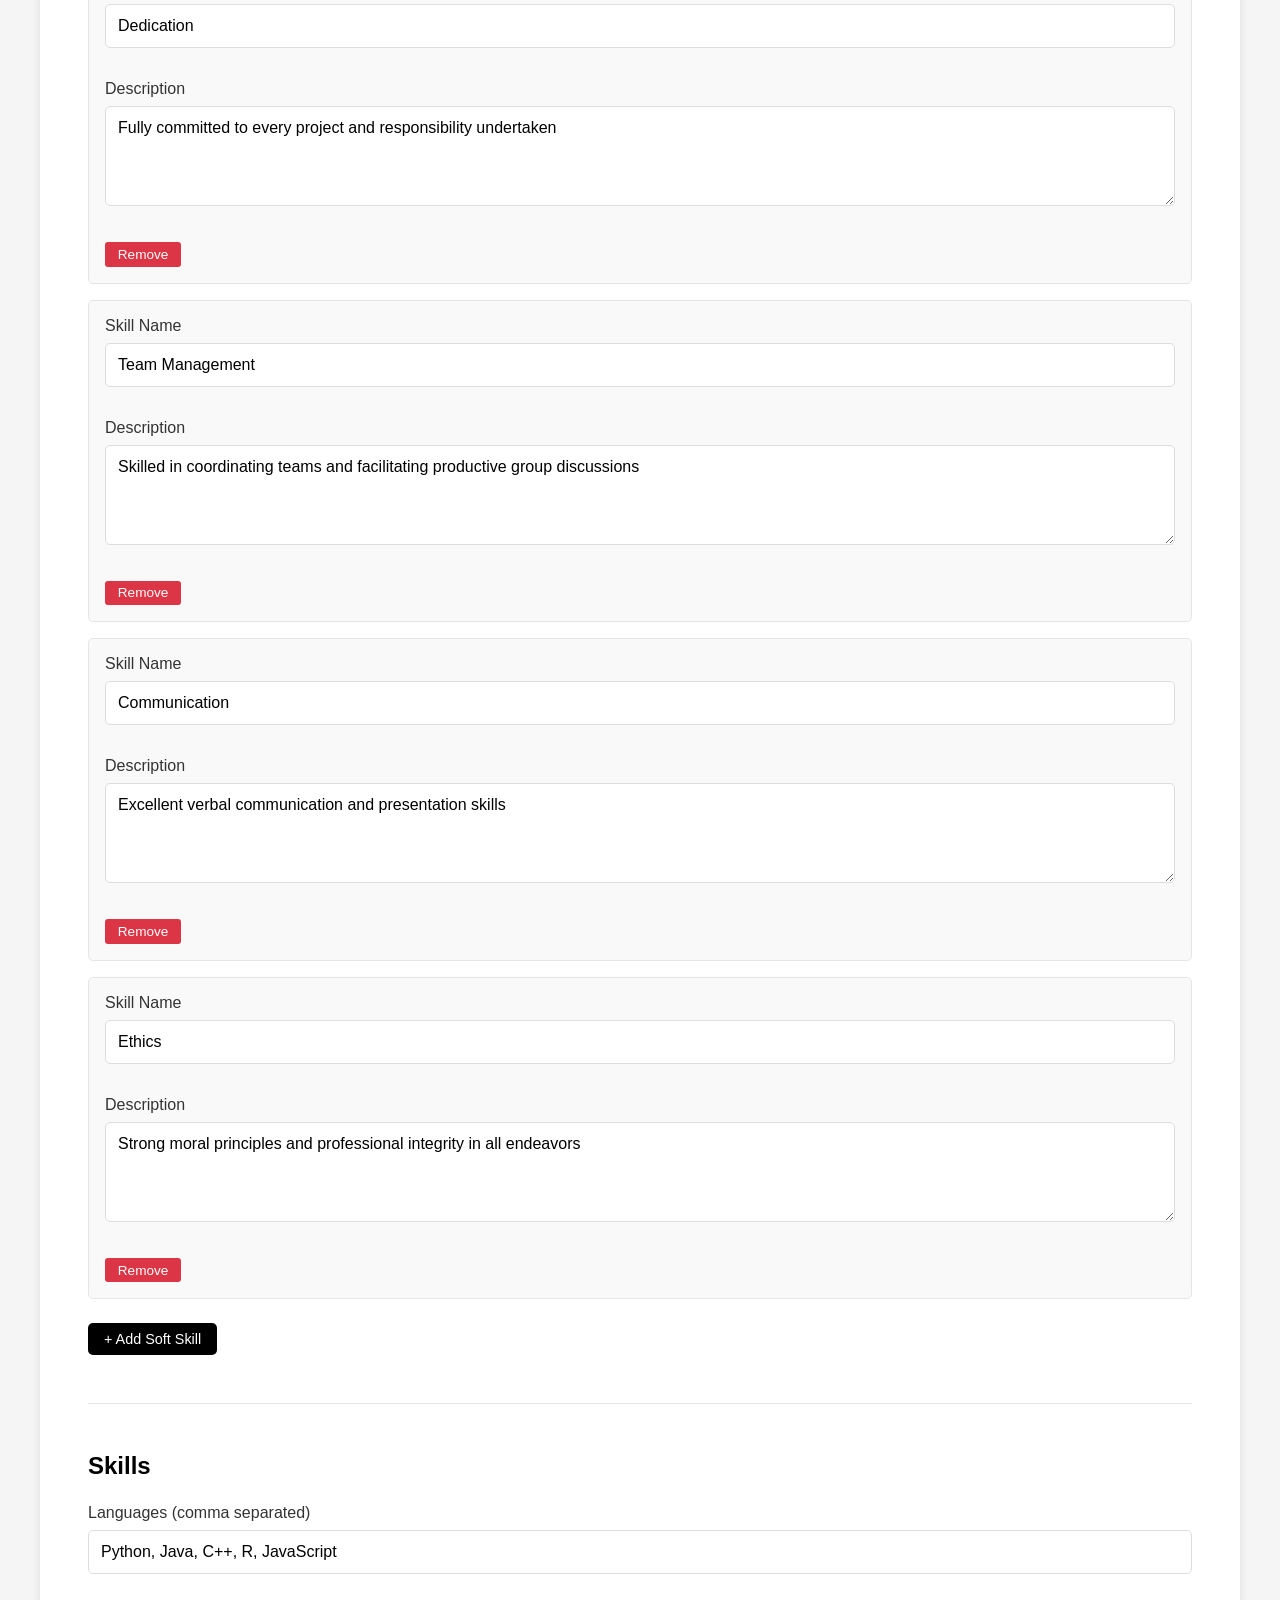
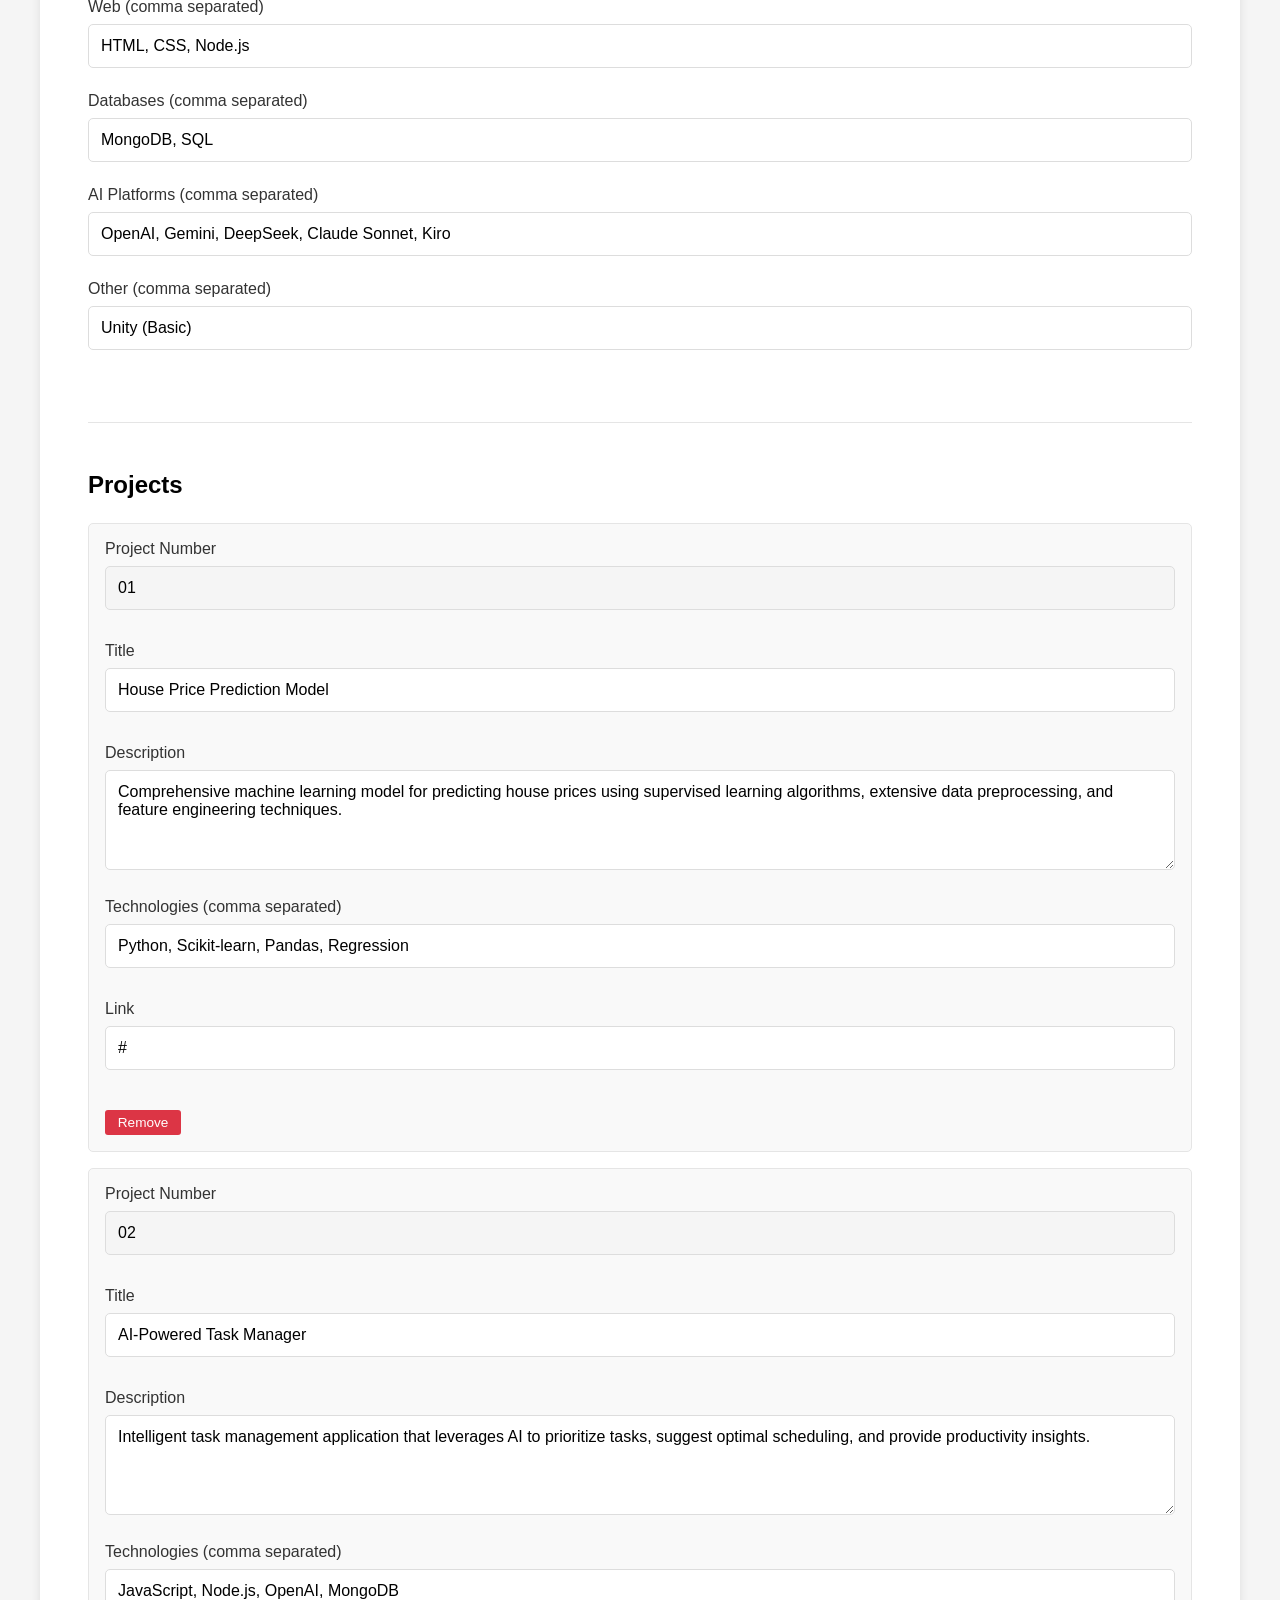
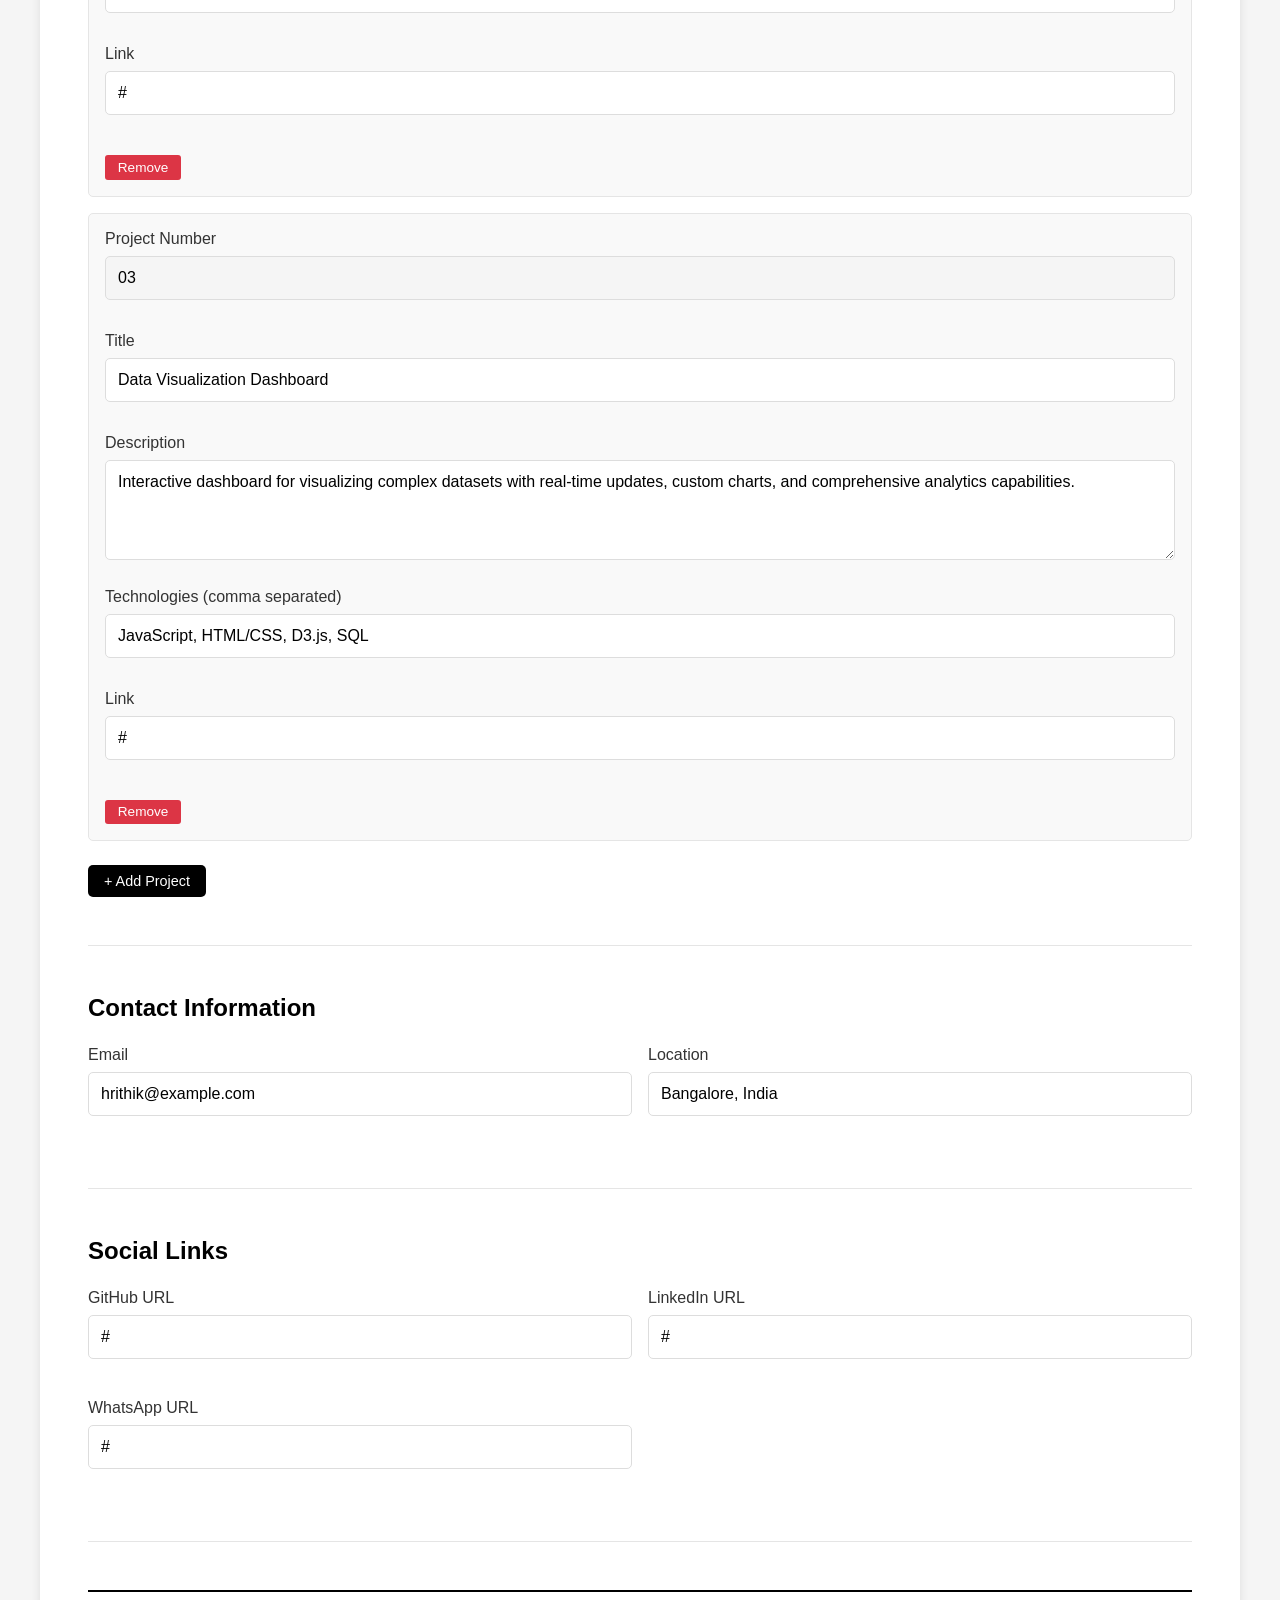
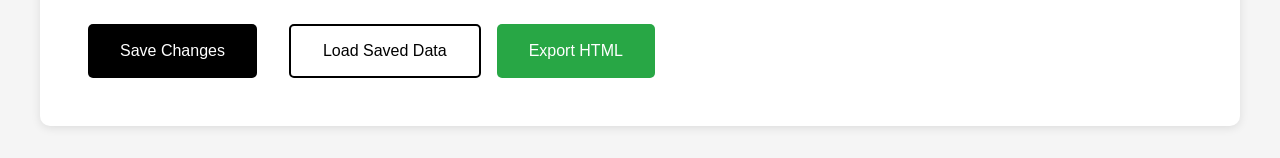
==== commit 1aaf4545: "Fixed education order, dates, and university name" ====
--- a/admin.html
+++ b/admin.html
@@ -238,6 +238,18 @@
         </div>
 
         <div class="section">
+            <h2>Education</h2>
+            <div id="educationList"></div>
+            <button class="add-btn" onclick="addEducation()">+ Add Education</button>
+        </div>
+
+        <div class="section">
+            <h2>Certifications</h2>
+            <div id="certificationsList"></div>
+            <button class="add-btn" onclick="addCertification()">+ Add Certification</button>
+        </div>
+
+        <div class="section">
             <h2>Achievements</h2>
             <div id="achievementsList"></div>
             <button class="add-btn" onclick="addAchievement()">+ Add Achievement</button>
